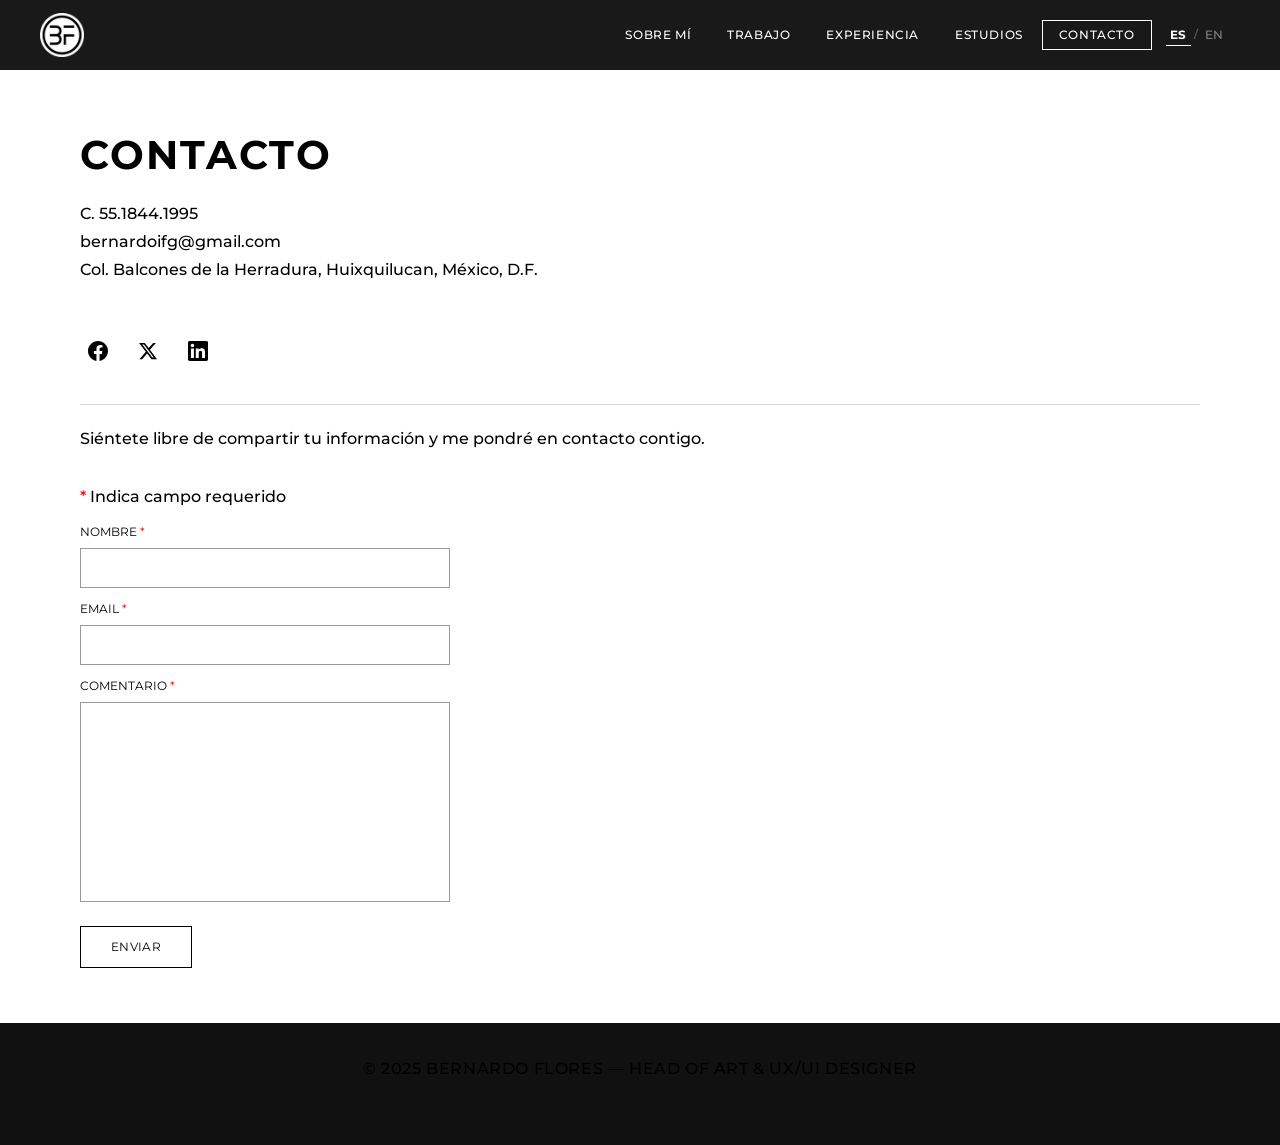
==== contacto.html @ 0ce142d4 "feat: portafolio personal Bernardo Flores" ====
<!DOCTYPE html>
<html lang="es">
<head>
  <meta charset="UTF-8" />
  <meta name="viewport" content="width=device-width, initial-scale=1.0" />
  <title>Bernardo Flores – CONTACTO</title>
  <meta name="description" content="Contacta a Bernardo Flores – bernardoifg@gmail.com | C. 55.1844.1995" />
  <meta property="og:title" content="Contacto – Bernardo Flores" />
  <link rel="stylesheet" href="./assets/css/style.css" />
</head>
<body class="no-header-page" data-page="contact">

  <!-- HEADER -->
  <div class="birdseye-header dark-nav" id="site-header">
    <div class="container nav-inner">
      <div class="logo">
        <a href="index.html"><img src="./assets/images/bf-fondo.png" alt="Bernardo Flores" /></a>
      </div>
      <div class="nav desktop-nav">
        <ul class="wsite-menu-default">
          <li><a href="index.html" class="wsite-menu-item" data-i18n="nav.about">SOBRE MÍ</a></li>
          <li><a href="trabajo.html" class="wsite-menu-item" data-i18n="nav.work">TRABAJO</a></li>
          <li><a href="experiencia.html" class="wsite-menu-item" data-i18n="nav.experience">EXPERIENCIA</a></li>
          <li><a href="estudios.html" class="wsite-menu-item" data-i18n="nav.studies">ESTUDIOS</a></li>
          <li id="active"><a href="contacto.html" class="wsite-menu-item" data-i18n="nav.contact">CONTACTO</a></li>
          <li class="lang-toggle">
            <button class="lang-btn" data-lang="es" onclick="setLang('es')">ES</button>
            <span class="lang-sep">/</span>
            <button class="lang-btn" data-lang="en" onclick="setLang('en')">EN</button>
          </li>
        </ul>
      </div>
      <label class="hamburger" for="nav-toggle" aria-label="Menu"><span></span></label>
    </div>
  </div>

  <!-- Mobile nav -->
  <div class="mobile-nav" id="mobile-nav">
    <label class="hamburger" for="nav-toggle" aria-label="Cerrar menu"><span></span></label>
    <ul class="wsite-menu-default">
      <li><a href="index.html" class="wsite-menu-item" data-i18n="nav.about">SOBRE MÍ</a></li>
      <li><a href="trabajo.html" class="wsite-menu-item" data-i18n="nav.work">TRABAJO</a></li>
      <li><a href="experiencia.html" class="wsite-menu-item" data-i18n="nav.experience">EXPERIENCIA</a></li>
      <li><a href="estudios.html" class="wsite-menu-item" data-i18n="nav.studies">ESTUDIOS</a></li>
      <li id="m-active"><a href="contacto.html" class="wsite-menu-item" data-i18n="nav.contact">CONTACTO</a></li>
      <li class="lang-toggle">
        <button class="lang-btn" data-lang="es" onclick="setLang('es')">ES</button>
        <span class="lang-sep">/</span>
        <button class="lang-btn" data-lang="en" onclick="setLang('en')">EN</button>
      </li>
    </ul>
  </div>

  <!-- MAIN -->
  <div class="main-wrap">
    <div id="wsite-content" class="wsite-elements wsite-not-footer">
      <div class="wsite-section wsite-body-section">
        <div class="wsite-section-content">
          <div class="container">
            <div class="wsite-section-elements">

              <h2 class="wsite-content-title" style="text-align:left;" data-i18n="contact.heading">Contacto</h2>

              <div class="paragraph">
                C. 55.1844.1995<br />
                <a href="mailto:bernardoifg@gmail.com">bernardoifg@gmail.com</a><br />
                Col. Balcones de la Herradura, Huixquilucan, México, D.F.
              </div>

              <!-- Social icons — solo iconos -->
              <div style="text-align:left; margin-bottom: 30px;">
                <span class="wsite-social wsite-social-default" style="text-align:left;">
                  <a class="first-child wsite-social-item wsite-social-facebook"
                     href="https://www.facebook.com/bherflow" target="_blank"
                     aria-label="Facebook">&nbsp;</a>
                  <a class="wsite-social-item wsite-social-twitter"
                     href="https://twitter.com/bherflow" target="_blank"
                     aria-label="Twitter">&nbsp;</a>
                  <a class="last-child wsite-social-item wsite-social-linkedin"
                     href="https://mx.linkedin.com/pub/bernardo-flores/24/844/4a0" target="_blank"
                     aria-label="LinkedIn">&nbsp;</a>
                </span>
              </div>

              <hr class="styled-hr" />

              <!-- Formulario de contacto — replica exacta Weebly -->
              <div class="paragraph" data-i18n="contact.intro">
                Siéntete libre de compartir tu información y me pondré en contacto contigo.
              </div>

              <div class="wsite-form-container">
                <div class="wsite-form-fields-required-label">
                  <span class="form-required">*</span> <span data-i18n="contact.required">Indica campo requerido</span>
                </div>
                <form id="wsite-com-native-form" onsubmit="handleSubmit(event)">

                  <!-- Nombre -->
                  <div class="wsite-form-field">
                    <label class="wsite-form-label"><span data-i18n="contact.name">Nombre</span> <span class="form-required">*</span></label>
                    <div class="wsite-form-input-container">
                      <input class="wsite-form-input" type="text" name="name" required />
                    </div>
                  </div>

                  <!-- Email -->
                  <div class="wsite-form-field">
                    <label class="wsite-form-label">Email <span class="form-required">*</span></label>
                    <div class="wsite-form-input-container">
                      <input class="wsite-form-input" type="email" name="email" required />
                    </div>
                  </div>

                  <!-- Comentario -->
                  <div class="wsite-form-field">
                    <label class="wsite-form-label"><span data-i18n="contact.comment">Comentario</span> <span class="form-required">*</span></label>
                    <div class="wsite-form-input-container">
                      <textarea class="wsite-form-input" name="comment" required></textarea>
                    </div>
                  </div>

                  <!-- Submit -->
                  <div class="wsite-form-field">
                    <button type="submit" class="wsite-button wsite-button-small">
                      <span class="wsite-button-inner" data-i18n="contact.submit">Enviar</span>
                    </button>
                  </div>

                </form>
              </div>

            </div>
          </div>
        </div>
      </div>
    </div>
  </div>

  <footer class="site-footer">
    <p data-i18n="footer">&copy; 2025 Bernardo Flores &mdash; Head of Art &amp; UX/UI Designer</p>
  </footer>

  <script src="./assets/js/i18n.js"></script>
  <script>
    const header = document.getElementById('site-header');
    window.addEventListener('scroll', () => {
      if (window.scrollY > 60) {
        header.style.padding = '10px 40px';
      } else {
        header.style.padding = '20px 40px';
      }
    });

    const mobileNav = document.getElementById('mobile-nav');
    document.querySelectorAll('.hamburger').forEach(h => {
      h.addEventListener('click', () => {
        mobileNav.classList.toggle('open');
        document.body.classList.toggle('nav-open');
      });
    });

    function handleSubmit(e) {
      e.preventDefault();
      const form = e.target;
      const isEn = localStorage.getItem('bf_lang') === 'en';
      
      const btn = form.querySelector('button[type="submit"]');
      const btnInner = btn.querySelector('.wsite-button-inner');
      const originalText = btnInner.innerHTML;
      
      btnInner.innerHTML = isEn ? 'Sending...' : 'Enviando...';
      btn.disabled = true;

      fetch("https://formsubmit.co/ajax/bernardoifg@gmail.com", {
        method: "POST",
        body: new FormData(form)
      })
      .then(response => {
        if (response.ok) {
          alert(isEn ? 'Thank you for your message! I will get in touch with you soon.' : '¡Gracias por tu mensaje! Me pondré en contacto contigo pronto.');
          form.reset();
        } else {
          alert(isEn ? 'Oops! There was a problem submitting your form.' : '¡Ups! Hubo un problema al enviar el formulario.');
        }
      })
      .catch(error => {
        alert(isEn ? 'Oops! There was a problem submitting your form.' : '¡Ups! Hubo un problema al enviar el formulario.');
        console.error(error);
      })
      .finally(() => {
        btnInner.innerHTML = originalText;
        btn.disabled = false;
      });
    }
  </script>

</body>
</html>
---- assets/css/style.css ----
/* =============================================
   BERNARDO FLORES - Personal Website
   Stylesheet – fiel al diseño original Weebly
   ============================================= */

/* ---- Google Fonts ---- */
@import url('https://fonts.googleapis.com/css2?family=Montserrat:ital,wght@0,300;0,400;0,500;0,600;0,700;1,400&display=swap');

/* ---- CSS Reset & Base ---- */
*, *::before, *::after {
  box-sizing: border-box;
  margin: 0;
  padding: 0;
}

html { height: 100%; }

body {
  font-family: 'Montserrat', sans-serif;
  font-size: 16px;
  font-weight: 500;
  line-height: 1.75;
  color: #000;
  background: rgba(0,0,0,0.05);
  -webkit-font-smoothing: antialiased;
}

img { max-width: 100%; height: auto; display: block; }

a { color: inherit; text-decoration: none; transition: opacity 300ms ease; }
a:hover { opacity: 0.75; }

ul, ol { list-style: none; padding: 0; margin: 0; }

/* ---- Layout ---- */
.container {
  position: relative;
  width: 100%;
  max-width: 1200px;
  margin: 0 auto;
  box-sizing: border-box;
}

/* =============================================
   HEADER / NAV
   ============================================= */
.birdseye-header {
  position: fixed;
  top: 0;
  left: 0;
  right: 0;
  z-index: 100;
  width: 100%;
  padding: 0 40px;
  height: 70px;
  display: flex;
  align-items: center;
  color: #fff;
  border-color: #fff;
  box-sizing: border-box;
  transition: background-color 300ms ease, color 260ms ease;
}

/* Páginas SIN hero: nav oscuro siempre */
.birdseye-header.dark-nav {
  background: rgba(0,0,0,0.9);
  color: #fff;
  border-color: #fff;
}

/* Nav inner — flex row, llena todo el header */
.birdseye-header .nav-inner {
  display: flex;
  flex-direction: row;
  align-items: center;
  justify-content: space-between;
  width: 100%;
  height: 100%;
}

/* Logo */
.birdseye-header .logo {
  display: flex;
  align-items: center;
  flex-shrink: 0;
  height: 100%;
}

.birdseye-header .logo a {
  display: flex;
  align-items: center;
  height: 100%;
  transition: opacity 200ms ease;
}

.birdseye-header .logo a:hover { opacity: 0.6; }

.birdseye-header .logo img {
  max-width: 180px;
  max-height: 44px;
  display: block;
  object-fit: contain;
}

/* Desktop nav */
.nav {
  display: flex;
  align-items: center;
  height: 100%;
}

.nav ul {
  display: flex;
  align-items: center;
  list-style: none;
  padding: 0;
  margin: 0;
  gap: 2px;
  height: 100%;
}

.nav li {
  display: flex;
  align-items: center;
  margin: 0;
}

.nav .wsite-menu-item {
  display: flex;
  align-items: center;
  padding: 8px 16px;
  border: 1px solid transparent;
  font-family: 'Montserrat', sans-serif;
  font-size: 12px;
  font-weight: 500;
  line-height: 1;
  letter-spacing: 0.05em;
  text-transform: uppercase;
  transition: opacity 300ms ease;
}

/* Ítem activo */
.nav li#active > .wsite-menu-item,
.nav li.active > .wsite-menu-item {
  border-color: inherit;
}

.nav li .wsite-menu-item:hover { opacity: 0.6; }

/* ── Botón idioma EN / ES ── */
.lang-toggle { display: inline-flex; align-items: center; gap: 3px; padding: 8px 12px; }
.lang-btn {
  background: none; border: none; cursor: pointer;
  font-family: 'Montserrat', sans-serif; font-size: 12px; font-weight: 500;
  letter-spacing: 0.05em; text-transform: uppercase; color: inherit;
  padding: 4px; opacity: 0.45; transition: opacity 200ms; line-height: 1;
}
.lang-btn:hover { opacity: 0.8; }
.lang-btn.lang-active { opacity: 1; font-weight: 700; border-bottom: 1px solid currentColor; }
.lang-sep { opacity: 0.35; font-size: 11px; }
.mobile-nav .lang-toggle { justify-content: center; padding: 8px 0; }
.mobile-nav .lang-btn { color: #000; }

/* ── Hamburger — solo mobile, sin posición absoluta ── */
.hamburger {
  display: none;                /* oculto por defecto */
  align-items: center;
  justify-content: center;
  width: 44px;
  height: 44px;
  flex-shrink: 0;
  cursor: pointer;
  background: none;
  border: none;
  padding: 0;
}

/* Las 3 líneas del hamburger */
.hamburger span {
  position: relative;
  display: block;
  width: 22px;
  height: 2px;
  background: #fff;
}

.hamburger span::before,
.hamburger span::after {
  content: '';
  position: absolute;
  left: 0;
  width: 22px;
  height: 2px;
  background: #fff;
  transition: all 200ms ease;
}

.hamburger span::before { top: -7px; }
.hamburger span::after  { top:  7px; }


/* Mobile nav */
.mobile-nav {
  display: none;
  position: fixed;
  top: 0;
  left: 0;
  z-index: 12;
  overflow-x: hidden;
  overflow-y: auto;
  width: 100%;
  height: 100%;
  max-height: 0;
  padding: 0;
  background: #fff;
  box-sizing: border-box;
  transition: all 300ms cubic-bezier(0, 0.085, 0.68, 0.53);
}

.mobile-nav.open {
  max-height: 100vh;
  padding: 50px 0;
}

.mobile-nav ul { float: none; height: auto; max-width: none; }

.mobile-nav li {
  position: relative;
  display: block;
  margin: 0;
  border: none;
  text-align: center;
}

.mobile-nav li a {
  display: block;
  position: relative;
  padding: 10px 0;
  border: none;
  font-family: 'Montserrat', sans-serif;
  font-size: 12px;
  font-weight: 500;
  letter-spacing: 0.05em;
  text-transform: uppercase;
  color: #000;
}

.mobile-nav li a:hover,
.mobile-nav li.active a { background: rgba(0,0,0,0.05); opacity: 1; }

/* =============================================
   HERO / BANNER
   ============================================= */
.banner-wrap {
  position: relative;
  background: #000;
  color: #fff;
}

/* El section es el contenedor con la foto */
.wsite-header-section {
  height: 680px;
  background-image: url('../images/506073534.jpg');
  background-repeat: no-repeat;
  background-position: 50% 8.96%;
  background-size: cover;
  position: relative;
  display: flex;
  align-items: flex-end;        /* texto al fondo */
  justify-content: center;
}

/* Gradiente oscuro abajo para que el texto sea legible */
.wsite-header-section::after {
  content: '';
  position: absolute;
  bottom: 0; left: 0;
  width: 100%; height: 50%;
  background: linear-gradient(to top, rgba(0,0,0,0.7) 0%, rgba(0,0,0,0) 100%);
  pointer-events: none;
}

/* El contenido se posiciona encima del gradiente */
.wsite-header-section .wsite-section-content {
  position: relative;
  z-index: 1;
  width: 100%;
  padding: 0 40px 50px;
  text-align: center;
}

/* Quitar padding extra del container dentro del hero */
.wsite-header-section .container { padding: 0; }

/* Título en hero — bold */
.wsite-content-title.hero-title {
  font-family: 'Montserrat', sans-serif;
  font-size: 72px;
  font-weight: 700;
  line-height: 1.1;
  margin: 0 0 8px;
  letter-spacing: 4px;
  color: #fff;
  text-transform: uppercase;
}

/* Subtítulo en hero */
.hero-subtitle,
.wsite-header-section .paragraph {
  font-family: 'Montserrat', sans-serif !important;
  font-size: 14px !important;
  font-weight: 400 !important;
  line-height: 1.2 !important;
  letter-spacing: 0.18em !important;
  color: #fff !important;
  text-transform: uppercase !important;
  margin: 0 !important;
}


/* =============================================
   MAIN CONTENT
   ============================================= */
.main-wrap {
  width: 100%;
  background: #fff;
}

.main-wrap .container { padding: 30px 40px; }

/* Páginas sin hero necesitan padding-top */
.no-header-page .main-wrap { padding-top: 80px; }

h2 {
  color: #000;
  font-family: 'Montserrat', sans-serif;
  font-size: 24px;
  font-weight: 700;
  line-height: 1.25;
  margin: 0 auto 30px;
}

.wsite-content-title {
  font-family: 'Montserrat', sans-serif;
  font-size: 40px;
  font-weight: 700;
  letter-spacing: 2px;
  text-transform: uppercase;
  margin: 0 auto 20px;
  color: #000;
}

div.paragraph, p {
  font-family: 'Montserrat', sans-serif;
  font-size: 16px;
  font-weight: 500;
  line-height: 1.75;
  margin: 0 auto 30px;
  color: #000;
}

div.paragraph ul, div.paragraph ol { padding-left: 3em; margin: 5px 0; }
div.paragraph li { padding-left: 5px; margin: 3px 0 0; list-style: disc outside; }
div.paragraph ol li { list-style: decimal outside; }

/* Sección backgrounds */
.wsite-background-2 { background: #fff; }
.wsite-background-3 { background: #fafafa; }
.wsite-background-4 { background: #f5f5f5; }
.wsite-background-5 { background: #fff; }

.wsite-section { padding: 0; }
.wsite-section-content { padding: 20px 0; }
.wsite-section-content.compact { padding: 8px 0; }


/* Separador */
.styled-hr, hr {
  border: none;
  border-top: 1px solid rgba(0,0,0,0.15);
  margin: 0 0 20px;
  width: 100%;
}

/* =============================================
   SOCIAL ICONS — solo iconos, no botones con texto
   Replicamos el estilo .wsite-social-item original:
   display inline-block, font-size 20px, iconos SVG pequeños
   ============================================= */
.wsite-social {
  white-space: normal;
  display: block;
  text-align: center;
  margin: 10px 0;
}

.wsite-social-item {
  display: inline-block;
  width: 36px;
  height: 36px;
  margin: 5px;
  font-size: 0;                /* oculta texto */
  text-indent: -9999px;
  background-repeat: no-repeat;
  background-position: center;
  background-size: 20px 20px;
  transition: all 300ms ease;
  opacity: 1;
  cursor: pointer;
}

.wsite-social-item:first-child { margin-left: 0; }
.wsite-social-item:last-child  { margin-right: 0; }
.wsite-social-item:hover { opacity: 0.6; }

/* Iconos individuales via SVG inline encodedados como background */
.wsite-social-facebook {
  background-image: url("data:image/svg+xml,%3Csvg xmlns='http://www.w3.org/2000/svg' viewBox='0 0 24 24'%3E%3Cpath d='M24 12.073c0-6.627-5.373-12-12-12s-12 5.373-12 12c0 5.99 4.388 10.954 10.125 11.854v-8.385H7.078v-3.47h3.047V9.43c0-3.007 1.792-4.669 4.533-4.669 1.312 0 2.686.235 2.686.235v2.953H15.83c-1.491 0-1.956.925-1.956 1.874v2.25h3.328l-.532 3.47h-2.796v8.385C19.612 23.027 24 18.062 24 12.073z'/%3E%3C/svg%3E");
}

.wsite-social-twitter {
  background-image: url("data:image/svg+xml,%3Csvg xmlns='http://www.w3.org/2000/svg' viewBox='0 0 24 24'%3E%3Cpath d='M18.244 2.25h3.308l-7.227 8.26 8.502 11.24H16.17l-5.214-6.817L4.99 21.75H1.68l7.73-8.835L1.254 2.25H8.08l4.713 6.231zm-1.161 17.52h1.833L7.084 4.126H5.117z'/%3E%3C/svg%3E");
}

.wsite-social-linkedin {
  background-image: url("data:image/svg+xml,%3Csvg xmlns='http://www.w3.org/2000/svg' viewBox='0 0 24 24'%3E%3Cpath d='M20.447 20.452h-3.554v-5.569c0-1.328-.027-3.037-1.852-3.037-1.853 0-2.136 1.445-2.136 2.939v5.667H9.351V9h3.414v1.561h.046c.477-.9 1.637-1.85 3.37-1.85 3.601 0 4.267 2.37 4.267 5.455v6.286zM5.337 7.433c-1.144 0-2.063-.926-2.063-2.065 0-1.138.92-2.063 2.063-2.063 1.14 0 2.064.925 2.064 2.063 0 1.139-.925 2.065-2.064 2.065zm1.782 13.019H3.555V9h3.564v11.452zM22.225 0H1.771C.792 0 0 .774 0 1.729v20.542C0 23.227.792 24 1.771 24h20.451C23.2 24 24 23.227 24 22.271V1.729C24 .774 23.2 0 22.222 0h.003z'/%3E%3C/svg%3E");
}

.wsite-social-mail {
  background-image: url("data:image/svg+xml,%3Csvg xmlns='http://www.w3.org/2000/svg' viewBox='0 0 24 24'%3E%3Cpath d='M20 4H4c-1.1 0-2 .9-2 2v12c0 1.1.9 2 2 2h16c1.1 0 2-.9 2-2V6c0-1.1-.9-2-2-2zm0 4l-8 5-8-5V6l8 5 8-5v2z'/%3E%3C/svg%3E");
}

/* =============================================
   TRABAJO / GALERÍA
   ============================================= */
.wsite-image {
  padding-top: 0;
  padding-bottom: 20px;
  text-align: center;
}

.wsite-image img {
  margin-bottom: 10px;
  max-width: 100%;
}

/* Borde en imágenes de trabajo (border-medium) */
.wsite-image-border-medium img {
  border: 1px solid #e0e0e0;
  padding: 3px;
  box-sizing: border-box;
}

/* Multicol */
.wsite-multicol-table { width: 100%; border-collapse: collapse; }
.wsite-multicol-col { vertical-align: top; }

/* Galería — estilos base (grid y lightbox definidos en trabajo.html) */
.imageGallery { margin: 0 0 20px; }

/* =============================================
   FORMS — replica exacta Weebly
   ============================================= */
.wsite-button {
  display: inline-block;
  height: auto;
  padding: 0;
  background-color: transparent;
  color: #000;
  border: 1px solid #000;
  transition: all 100ms ease-in-out;
  cursor: pointer;
}

.wsite-button:hover { background-color: rgba(0,0,0,0.05); }

.wsite-button .wsite-button-inner,
.wsite-button-inner {
  display: inline-block;
  height: auto;
  padding: 14px 30px;
  background: transparent;
  color: inherit;
  letter-spacing: 0.03em;
  font-family: 'Montserrat', sans-serif;
  font-size: 12px;
  line-height: 1;
  text-transform: uppercase;
}

/* Form fields */
.wsite-form-container { margin-top: 10px; }

.formlist { min-height: inherit; }

.wsite-form-label {
  display: block;
  padding: 0;
  color: #000;
  font-family: 'Montserrat', sans-serif;
  font-size: 12px;
  text-transform: uppercase;
  font-weight: normal;
  line-height: 1;
  margin-bottom: 10px;
}

.wsite-form-fields-required-label { margin-bottom: 15px; }
.form-required { color: red; }

.wsite-form-field { margin: 5px 0; }

.wsite-name-field .wsite-form-input-container { display: inline-block; width: 49%; }
.wsite-form-input-first-name { padding-right: 5px; }
.wsite-form-input-last-name  { padding-left: 5px; }

.wsite-form-input,
.wsite-input {
  color: #000;
  height: auto;
  max-width: 370px;
  width: 100%;
  padding: 10px 20px;
  margin-bottom: 10px;
  background: transparent;
  border: 1px solid rgba(0,0,0,0.4);
  font-family: 'Montserrat', sans-serif;
  font-size: 14px;
  border-radius: 0;
  box-sizing: border-box;
  transition: all 300ms ease;
  -webkit-appearance: none;
}

.wsite-form-input:hover,
.wsite-form-input:focus {
  background-color: rgba(0,0,0,0.05);
  border-color: #000;
  outline: none;
}

textarea.wsite-form-input {
  max-width: 370px;
  width: 100%;
  height: 200px;
  resize: none;
}

.wsite-form-sublabel { display: none; }

/* =============================================
   FOOTER
   ============================================= */
.footer-wrap { width: 100%; font-size: 14px; }

.footer-wrap .wsite-footer { padding: 60px 40px; }

/* Weebly branding footer */
#weebly-footer-signup-container-v3 { display: none; } /* ocultamos en la versión propia */

/* Nuestro footer custom */
.site-footer {
  background: #111;
  color: #aaa;
  text-align: center;
  padding: 32px 24px;
  font-family: 'Montserrat', sans-serif;
  font-size: 12px;
  letter-spacing: 0.05em;
  text-transform: uppercase;
}

/* =============================================
   RESPONSIVE — <992px
   ============================================= */
@media screen and (max-width: 992px) {
  /* Header m\u00e1s compacto en mobile */
  .birdseye-header {
    padding: 0 20px !important;
    height: 60px;
  }

  /* Solo mostrar hamburger, ocultar nav de escritorio */
  .hamburger     { display: flex !important; }
  .desktop-nav   { display: none !important; }
  .mobile-nav    { display: block; }

  .main-wrap .container { padding: 30px 20px; }
  .no-header-page .main-wrap { padding-top: 60px; }
}

@media screen and (max-width: 767px) {
  .wsite-section { height: auto !important; }
  .imageGallery > div { width: 49.95% !important; }
  td.wsite-multicol-col { float: none; display: block; width: 100% !important; box-sizing: border-box; }

  /* Hero mobile: altura ajustada y texto al fondo */
  .wsite-header-section {
    height: 420px;
    background-position: 50% 20%;
  }

  /* Título más pequeño para que no se wrappee */
  .wsite-content-title.hero-title {
    font-size: 36px;
    letter-spacing: 3px;
    margin: 0 0 6px;
  }

  /* Subtítulo mobile */
  .hero-subtitle,
  .wsite-header-section .paragraph {
    font-size: 11px !important;
    letter-spacing: 0.14em !important;
  }

  /* Más espacio inferior en mobile para bajar el texto */
  .wsite-header-section .wsite-section-content {
    padding: 0 20px 32px;
  }
}
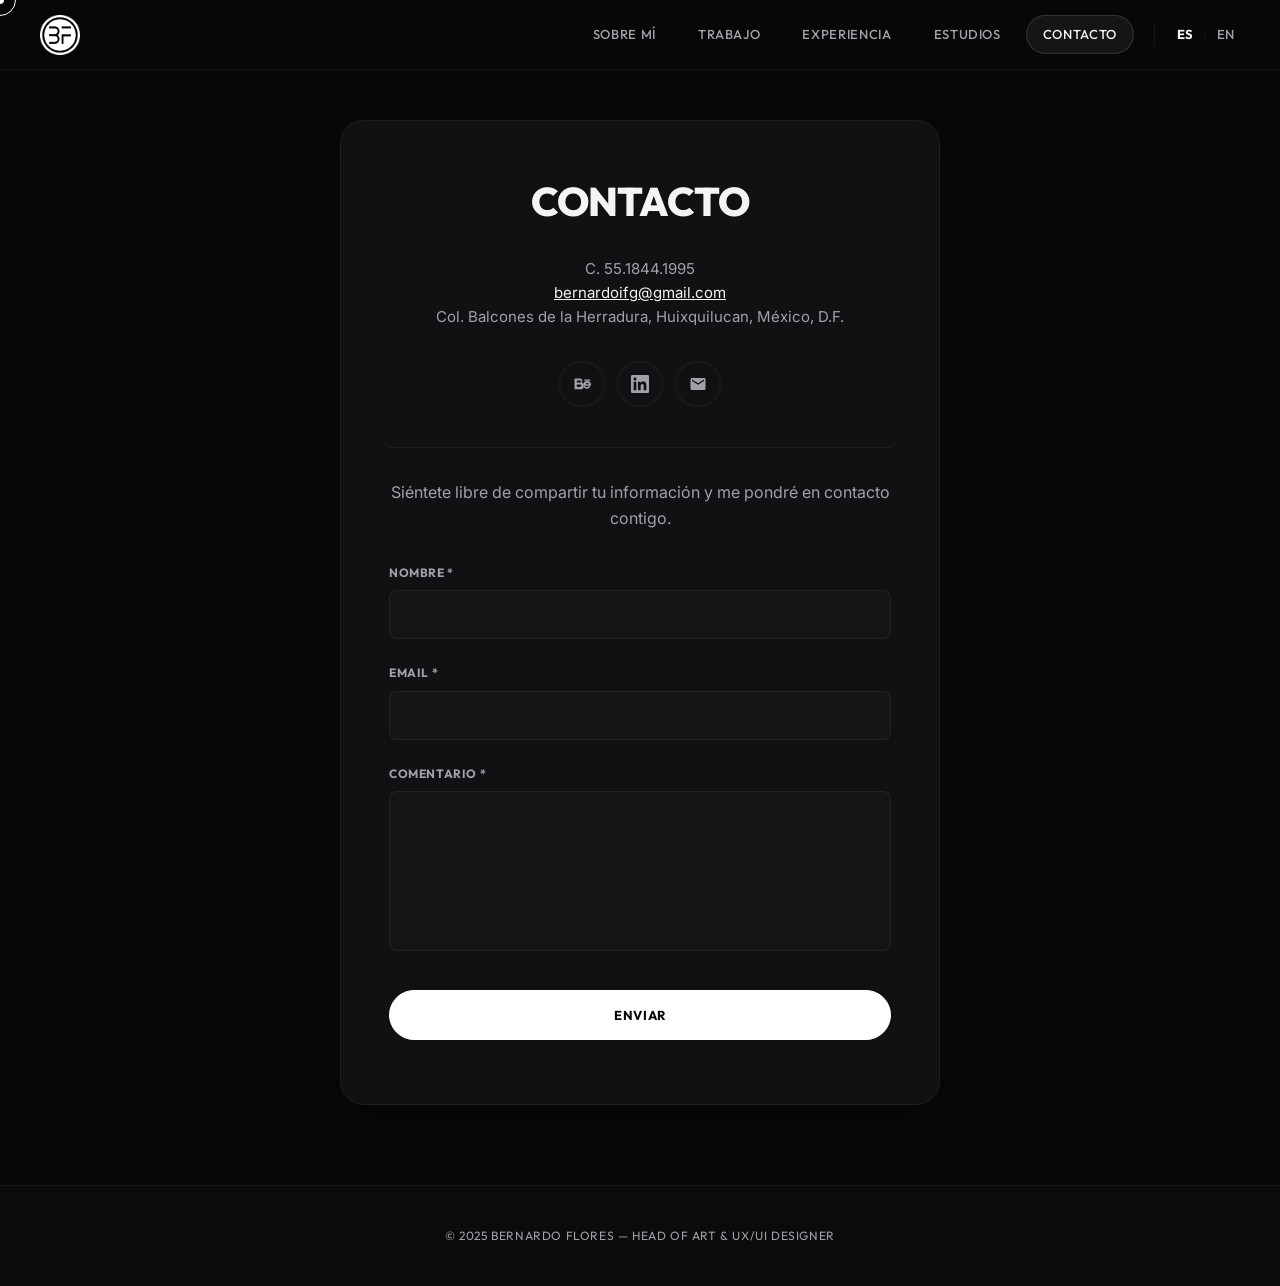
==== commit 15e8b7a3: "feat: design alternativo bento grid y correccion de botones de contacto" ====
--- a/contacto.html
+++ b/contacto.html
@@ -6,17 +6,26 @@
   <title>Bernardo Flores – CONTACTO</title>
   <meta name="description" content="Contacta a Bernardo Flores – bernardoifg@gmail.com | C. 55.1844.1995" />
   <meta property="og:title" content="Contacto – Bernardo Flores" />
+  
   <link rel="stylesheet" href="./assets/css/style.css" />
 </head>
-<body class="no-header-page" data-page="contact">
+<body data-page="contact">
 
-  <!-- HEADER -->
-  <div class="birdseye-header dark-nav" id="site-header">
+  <!-- ===================== CUSTOM CURSOR ===================== -->
+  <div class="custom-cursor-dot" id="cursor-dot"></div>
+  <div class="custom-cursor-ring" id="cursor-ring"></div>
+
+  <!-- ===================== HEADER ===================== -->
+  <header class="birdseye-header scrolled" id="site-header">
     <div class="container nav-inner">
       <div class="logo">
-        <a href="index.html"><img src="./assets/images/bf-fondo.png" alt="Bernardo Flores" /></a>
+        <a href="index.html">
+          <img src="./assets/images/bf-fondo.png" alt="Bernardo Flores" />
+        </a>
       </div>
-      <div class="nav desktop-nav">
+
+      <!-- Desktop Navigation -->
+      <nav class="nav desktop-nav">
         <ul class="wsite-menu-default">
           <li><a href="index.html" class="wsite-menu-item" data-i18n="nav.about">SOBRE MÍ</a></li>
           <li><a href="trabajo.html" class="wsite-menu-item" data-i18n="nav.work">TRABAJO</a></li>
@@ -29,14 +38,20 @@
             <button class="lang-btn" data-lang="en" onclick="setLang('en')">EN</button>
           </li>
         </ul>
-      </div>
-      <label class="hamburger" for="nav-toggle" aria-label="Menu"><span></span></label>
+      </nav>
+
+      <!-- Hamburger mobile button -->
+      <button class="hamburger" id="hamburger" aria-label="Menú">
+        <span></span>
+        <span></span>
+        <span></span>
+      </button>
     </div>
-  </div>
+  </header>
 
-  <!-- Mobile nav -->
+  <!-- Mobile Backdrop & Navigation Drawer -->
+  <div class="nav-backdrop" id="nav-backdrop"></div>
   <div class="mobile-nav" id="mobile-nav">
-    <label class="hamburger" for="nav-toggle" aria-label="Cerrar menu"><span></span></label>
     <ul class="wsite-menu-default">
       <li><a href="index.html" class="wsite-menu-item" data-i18n="nav.about">SOBRE MÍ</a></li>
       <li><a href="trabajo.html" class="wsite-menu-item" data-i18n="nav.work">TRABAJO</a></li>
@@ -51,125 +66,102 @@
     </ul>
   </div>
 
-  <!-- MAIN -->
-  <div class="main-wrap">
-    <div id="wsite-content" class="wsite-elements wsite-not-footer">
-      <div class="wsite-section wsite-body-section">
-        <div class="wsite-section-content">
-          <div class="container">
-            <div class="wsite-section-elements">
+  <!-- ===================== MAIN CONTENT ===================== -->
+  <main class="main-wrap">
+    <div class="container">
+      <div class="contact-wrapper">
+        <div class="contact-card">
+          <h1 class="wsite-content-title" style="text-align: center; margin-bottom: 24px;" data-i18n="contact.heading">Contacto</h1>
+          
+          <!-- Contact Info -->
+          <div class="paragraph" style="text-align: center; font-size: 15px; margin-bottom: 32px; color: var(--text-muted);">
+            C. 55.1844.1995<br />
+            <a href="mailto:bernardoifg@gmail.com" style="text-decoration: underline; color: var(--text-main);">bernardoifg@gmail.com</a><br />
+            Col. Balcones de la Herradura, Huixquilucan, México, D.F.
+          </div>
 
-              <h2 class="wsite-content-title" style="text-align:left;" data-i18n="contact.heading">Contacto</h2>
+          <!-- Social Buttons -->
+          <div class="social-buttons" style="justify-content: center; margin-bottom: 40px;">
+            <a class="social-btn" href="https://www.behance.net/bherflow" target="_blank" aria-label="Behance">
+              <svg viewBox="0 0 24 24"><path d="M22 14.364h-6.816A3.412 3.412 0 0019 16c1.091 0 1.964-.491 2.364-1.327h1.636c-.454 2.11-2.291 3.527-4 3.527a5.163 5.163 0 01-5.182-5.182 5.145 5.145 0 015.182-5.182c3.164 0 5 2.182 5 5.182v1.364zM19 10.636c-1 0-1.818.727-2.182 1.636h4.364A2.083 2.083 0 0019 10.636zM9.455 12c.982 0 1.836-.327 2.291-1.018.527-.673.727-1.782.727-2.618 0-.836-.2-1.927-.727-2.618C11.291 5.091 10.436 4.764 9.455 4.764H2v14.4h7.455a5.533 5.533 0 003.527-.927c1.036-.8 1.473-2.11 1.473-3.6 0-1.49-.436-2.764-1.473-3.564-.472-.673-1.309-1.073-2.291-1.073v-.036zm-4.364-4.8h4.364c1.091 0 1.818.545 1.818 1.455S10.545 10.1 9.455 10.1H5.091V7.2zm4.364 8.727H5.091V12.7H9.455c1.091 0 1.818.545 1.818 1.455s-.727 1.472-1.818 1.472zM15 6h8v1.5h-8V6z"/></svg>
+            </a>
+            <a class="social-btn" href="https://mx.linkedin.com/pub/bernardo-flores/24/844/4a0" target="_blank" aria-label="LinkedIn">
+              <svg viewBox="0 0 24 24"><path d="M20.447 20.452h-3.554v-5.569c0-1.328-.027-3.037-1.852-3.037-1.853 0-2.136 1.445-2.136 2.939v5.667H9.351V9h3.414v1.561h.046c.477-.9 1.637-1.85 3.37-1.85 3.601 0 4.267 2.37 4.267 5.455v6.286zM5.337 7.433c-1.144 0-2.063-.926-2.063-2.065 0-1.138.92-2.063 2.063-2.063 1.14 0 2.064.925 2.064 2.063 0 1.139-.925 2.065-2.064 2.065zm1.782 13.019H3.555V9h3.564v11.452zM22.225 0H1.771C.792 0 0 .774 0 1.729v20.542C0 23.227.792 24 1.771 24h20.451C23.2 24 24 23.227 24 22.271V1.729C24 .774 23.2 0 22.222 0h.003z"/></svg>
+            </a>
+            <a class="social-btn" href="mailto:bernardoifg@gmail.com" target="_blank" aria-label="Mail">
+              <svg viewBox="0 0 24 24"><path d="M20 4H4c-1.1 0-2 .9-2 2v12c0 1.1.9 2 2 2h16c1.1 0 2-.9 2-2V6c0-1.1-.9-2-2-2zm0 4l-8 5-8-5V6l8 5 8-5v2z"/></svg>
+            </a>
+          </div>
 
-              <div class="paragraph">
-                C. 55.1844.1995<br />
-                <a href="mailto:bernardoifg@gmail.com">bernardoifg@gmail.com</a><br />
-                Col. Balcones de la Herradura, Huixquilucan, México, D.F.
-              </div>
+          <hr class="styled-hr" style="margin: 32px 0;" />
 
-              <!-- Social icons — solo iconos -->
-              <div style="text-align:left; margin-bottom: 30px;">
-                <span class="wsite-social wsite-social-default" style="text-align:left;">
-                  <a class="first-child wsite-social-item wsite-social-facebook"
-                     href="https://www.facebook.com/bherflow" target="_blank"
-                     aria-label="Facebook">&nbsp;</a>
-                  <a class="wsite-social-item wsite-social-twitter"
-                     href="https://twitter.com/bherflow" target="_blank"
-                     aria-label="Twitter">&nbsp;</a>
-                  <a class="last-child wsite-social-item wsite-social-linkedin"
-                     href="https://mx.linkedin.com/pub/bernardo-flores/24/844/4a0" target="_blank"
-                     aria-label="LinkedIn">&nbsp;</a>
-                </span>
-              </div>
+          <!-- Form Description -->
+          <div class="contact-intro" data-i18n="contact.intro">
+            Siéntete libre de compartir tu información y me pondré en contacto contigo.
+          </div>
 
-              <hr class="styled-hr" />
+          <!-- Contact Form -->
+          <form id="contact-form" onsubmit="handleContactSubmit(event)">
+            <!-- Name -->
+            <div class="form-group">
+              <label class="form-label" for="form-name">
+                <span data-i18n="contact.name">Nombre</span> <span class="form-required">*</span>
+              </label>
+              <input class="form-input" id="form-name" type="text" name="name" required />
+            </div>
 
-              <!-- Formulario de contacto — replica exacta Weebly -->
-              <div class="paragraph" data-i18n="contact.intro">
-                Siéntete libre de compartir tu información y me pondré en contacto contigo.
-              </div>
+            <!-- Email -->
+            <div class="form-group">
+              <label class="form-label" for="form-email">Email <span class="form-required">*</span></label>
+              <input class="form-input" id="form-email" type="email" name="email" required />
+            </div>
 
-              <div class="wsite-form-container">
-                <div class="wsite-form-fields-required-label">
-                  <span class="form-required">*</span> <span data-i18n="contact.required">Indica campo requerido</span>
-                </div>
-                <form id="wsite-com-native-form" onsubmit="handleSubmit(event)">
+            <!-- Comment -->
+            <div class="form-group">
+              <label class="form-label" for="form-comment">
+                <span data-i18n="contact.comment">Comentario</span> <span class="form-required">*</span>
+              </label>
+              <textarea class="form-input" id="form-comment" name="comment" required></textarea>
+            </div>
 
-                  <!-- Nombre -->
-                  <div class="wsite-form-field">
-                    <label class="wsite-form-label"><span data-i18n="contact.name">Nombre</span> <span class="form-required">*</span></label>
-                    <div class="wsite-form-input-container">
-                      <input class="wsite-form-input" type="text" name="name" required />
-                    </div>
-                  </div>
+            <!-- Submit -->
+            <div class="form-submit-container">
+              <button class="btn-submit" type="submit">
+                <span id="btn-submit-text" data-i18n="contact.submit">Enviar</span>
+              </button>
+            </div>
 
-                  <!-- Email -->
-                  <div class="wsite-form-field">
-                    <label class="wsite-form-label">Email <span class="form-required">*</span></label>
-                    <div class="wsite-form-input-container">
-                      <input class="wsite-form-input" type="email" name="email" required />
-                    </div>
-                  </div>
-
-                  <!-- Comentario -->
-                  <div class="wsite-form-field">
-                    <label class="wsite-form-label"><span data-i18n="contact.comment">Comentario</span> <span class="form-required">*</span></label>
-                    <div class="wsite-form-input-container">
-                      <textarea class="wsite-form-input" name="comment" required></textarea>
-                    </div>
-                  </div>
-
-                  <!-- Submit -->
-                  <div class="wsite-form-field">
-                    <button type="submit" class="wsite-button wsite-button-small">
-                      <span class="wsite-button-inner" data-i18n="contact.submit">Enviar</span>
-                    </button>
-                  </div>
-
-                </form>
-              </div>
-
-            </div>
-          </div>
+            <!-- Status Message -->
+            <div class="form-status" id="form-status"></div>
+          </form>
         </div>
       </div>
     </div>
-  </div>
+  </main>
 
+  <!-- ===================== FOOTER ===================== -->
   <footer class="site-footer">
     <p data-i18n="footer">&copy; 2025 Bernardo Flores &mdash; Head of Art &amp; UX/UI Designer</p>
   </footer>
 
   <script src="./assets/js/i18n.js"></script>
+  <script src="./assets/js/main.js"></script>
+  
   <script>
-    const header = document.getElementById('site-header');
-    window.addEventListener('scroll', () => {
-      if (window.scrollY > 60) {
-        header.style.padding = '10px 40px';
-      } else {
-        header.style.padding = '20px 40px';
-      }
-    });
-
-    const mobileNav = document.getElementById('mobile-nav');
-    document.querySelectorAll('.hamburger').forEach(h => {
-      h.addEventListener('click', () => {
-        mobileNav.classList.toggle('open');
-        document.body.classList.toggle('nav-open');
-      });
-    });
-
-    function handleSubmit(e) {
+    function handleContactSubmit(e) {
       e.preventDefault();
       const form = e.target;
       const isEn = localStorage.getItem('bf_lang') === 'en';
       
+      const btnText = document.getElementById('btn-submit-text');
       const btn = form.querySelector('button[type="submit"]');
-      const btnInner = btn.querySelector('.wsite-button-inner');
-      const originalText = btnInner.innerHTML;
+      const statusDiv = document.getElementById('form-status');
       
-      btnInner.innerHTML = isEn ? 'Sending...' : 'Enviando...';
+      const originalText = btnText.innerHTML;
+      btnText.innerHTML = isEn ? 'Sending...' : 'Enviando...';
       btn.disabled = true;
+      statusDiv.className = 'form-status';
+      statusDiv.innerHTML = '';
 
       fetch("https://formsubmit.co/ajax/bernardoifg@gmail.com", {
         method: "POST",
@@ -177,18 +169,24 @@
       })
       .then(response => {
         if (response.ok) {
-          alert(isEn ? 'Thank you for your message! I will get in touch with you soon.' : '¡Gracias por tu mensaje! Me pondré en contacto contigo pronto.');
+          statusDiv.classList.add('success');
+          statusDiv.innerHTML = isEn 
+            ? 'Thank you! Your message has been sent successfully.' 
+            : '¡Gracias! Tu mensaje ha sido enviado con éxito.';
           form.reset();
         } else {
-          alert(isEn ? 'Oops! There was a problem submitting your form.' : '¡Ups! Hubo un problema al enviar el formulario.');
+          throw new Error('Response not OK');
         }
       })
       .catch(error => {
-        alert(isEn ? 'Oops! There was a problem submitting your form.' : '¡Ups! Hubo un problema al enviar el formulario.');
+        statusDiv.classList.add('error');
+        statusDiv.innerHTML = isEn 
+          ? 'Oops! There was a problem submitting your form.' 
+          : '¡Ups! Hubo un problema al enviar el formulario.';
         console.error(error);
       })
       .finally(() => {
-        btnInner.innerHTML = originalText;
+        btnText.innerHTML = originalText;
         btn.disabled = false;
       });
     }
--- a/assets/css/style.css
+++ b/assets/css/style.css
@@ -1,621 +1,1380 @@
 /* =============================================
-   BERNARDO FLORES - Personal Website
-   Stylesheet – fiel al diseño original Weebly
+   BERNARDO FLORES - Alternate Premium Portfolio
+   Custom Design System & Stylesheet (Dark Bento Grid)
    ============================================= */
 
-/* ---- Google Fonts ---- */
-@import url('https://fonts.googleapis.com/css2?family=Montserrat:ital,wght@0,300;0,400;0,500;0,600;0,700;1,400&display=swap');
-
-/* ---- CSS Reset & Base ---- */
+@import url('https://fonts.googleapis.com/css2?family=Inter:wght@300;400;500;600;700&family=Outfit:wght@400;500;600;700;800;900&display=swap');
+
+:root {
+  --bg-color: #080809;
+  --bg-card: #111113;
+  --bg-card-hover: #161619;
+  --border-color: rgba(255, 255, 255, 0.06);
+  --border-color-hover: rgba(255, 255, 255, 0.12);
+  --text-main: #f4f4f5;
+  --text-muted: #a1a1aa;
+  --accent-color: #ffffff;
+  --accent-glow: rgba(255, 255, 255, 0.08);
+  
+  --font-headings: 'Outfit', sans-serif;
+  --font-body: 'Inter', sans-serif;
+  
+  --transition-smooth: all 0.5s cubic-bezier(0.16, 1, 0.3, 1);
+  --transition-fast: all 0.2s cubic-bezier(0.16, 1, 0.3, 1);
+  
+  --cursor-size: 8px;
+  --cursor-ring-size: 32px;
+}
+
+/* ---- Reset & Scrollbars ---- */
 *, *::before, *::after {
   box-sizing: border-box;
   margin: 0;
   padding: 0;
 }
 
-html { height: 100%; }
+html {
+  height: 100%;
+  scroll-behavior: smooth;
+  scroll-padding-top: 110px;
+}
 
 body {
-  font-family: 'Montserrat', sans-serif;
+  font-family: var(--font-body);
   font-size: 16px;
-  font-weight: 500;
-  line-height: 1.75;
-  color: #000;
-  background: rgba(0,0,0,0.05);
+  line-height: 1.6;
+  color: var(--text-main);
+  background-color: var(--bg-color);
   -webkit-font-smoothing: antialiased;
-}
-
-img { max-width: 100%; height: auto; display: block; }
-
-a { color: inherit; text-decoration: none; transition: opacity 300ms ease; }
-a:hover { opacity: 0.75; }
-
-ul, ol { list-style: none; padding: 0; margin: 0; }
-
-/* ---- Layout ---- */
+  overflow-x: hidden;
+}
+
+/* Custom Scrollbars */
+::-webkit-scrollbar {
+  width: 8px;
+  height: 8px;
+}
+::-webkit-scrollbar-track {
+  background: var(--bg-color);
+}
+::-webkit-scrollbar-thumb {
+  background: #222225;
+  border-radius: 4px;
+}
+::-webkit-scrollbar-thumb:hover {
+  background: #333338;
+}
+
+img {
+  max-width: 100%;
+  height: auto;
+  display: block;
+}
+
+a {
+  color: inherit;
+  text-decoration: none;
+  transition: var(--transition-fast);
+}
+
+ul, ol {
+  list-style: none;
+  padding: 0;
+  margin: 0;
+}
+
+/* ---- Custom Cursor ---- */
+@media (pointer: fine) {
+  .custom-cursor-dot {
+    position: fixed;
+    top: 0; left: 0;
+    width: var(--cursor-size);
+    height: var(--cursor-size);
+    background-color: var(--accent-color);
+    border-radius: 50%;
+    pointer-events: none;
+    z-index: 10000;
+    transform: translate(-50%, -50%);
+    transition: width 0.2s ease, height 0.2s ease, background-color 0.2s ease;
+  }
+  .custom-cursor-ring {
+    position: fixed;
+    top: 0; left: 0;
+    width: var(--cursor-ring-size);
+    height: var(--cursor-ring-size);
+    border: 1.5px solid var(--accent-color);
+    border-radius: 50%;
+    pointer-events: none;
+    z-index: 9999;
+    transform: translate(-50%, -50%);
+    transition: transform 0.08s ease-out, width 0.2s ease, height 0.2s ease, border-color 0.2s ease;
+  }
+  
+  body.cursor-hovering .custom-cursor-ring {
+    width: 48px;
+    height: 48px;
+    background-color: rgba(255, 255, 255, 0.04);
+    border-color: var(--accent-color);
+  }
+  body.cursor-hovering .custom-cursor-dot {
+    width: 4px;
+    height: 4px;
+    background-color: var(--accent-color);
+  }
+}
+
+/* =============================================
+   LAYOUT & CONTAINERS
+   ============================================= */
 .container {
-  position: relative;
   width: 100%;
-  max-width: 1200px;
+  max-width: 1300px;
   margin: 0 auto;
+  padding: 0 40px;
   box-sizing: border-box;
 }
 
+.main-wrap {
+  padding-top: 120px;
+  padding-bottom: 80px;
+  min-height: calc(100vh - 120px - 88px);
+}
+
 /* =============================================
-   HEADER / NAV
+   HEADER / NAVIGATION
    ============================================= */
 .birdseye-header {
   position: fixed;
-  top: 0;
-  left: 0;
-  right: 0;
+  top: 0; left: 0; right: 0;
   z-index: 100;
+  height: 70px;
+  display: flex;
+  align-items: center;
+  background: rgba(8, 8, 9, 0.65);
+  backdrop-filter: blur(20px);
+  -webkit-backdrop-filter: blur(20px);
+  border-bottom: 1px solid var(--border-color);
+  transition: var(--transition-smooth);
+}
+
+.birdseye-header.scrolled {
+  background: rgba(8, 8, 9, 0.9);
+}
+
+.nav-inner {
+  display: flex;
+  justify-content: space-between;
+  align-items: center;
   width: 100%;
-  padding: 0 40px;
-  height: 70px;
-  display: flex;
-  align-items: center;
-  color: #fff;
-  border-color: #fff;
-  box-sizing: border-box;
-  transition: background-color 300ms ease, color 260ms ease;
-}
-
-/* Páginas SIN hero: nav oscuro siempre */
-.birdseye-header.dark-nav {
-  background: rgba(0,0,0,0.9);
-  color: #fff;
-  border-color: #fff;
-}
-
-/* Nav inner — flex row, llena todo el header */
-.birdseye-header .nav-inner {
-  display: flex;
-  flex-direction: row;
-  align-items: center;
-  justify-content: space-between;
-  width: 100%;
-  height: 100%;
-}
-
-/* Logo */
-.birdseye-header .logo {
-  display: flex;
-  align-items: center;
-  flex-shrink: 0;
-  height: 100%;
-}
-
-.birdseye-header .logo a {
-  display: flex;
-  align-items: center;
-  height: 100%;
-  transition: opacity 200ms ease;
-}
-
-.birdseye-header .logo a:hover { opacity: 0.6; }
-
-.birdseye-header .logo img {
-  max-width: 180px;
-  max-height: 44px;
+}
+
+.logo a {
+  display: flex;
+  align-items: center;
+}
+
+.logo img {
+  max-width: 160px;
+  max-height: 40px;
+  object-fit: contain;
+  filter: brightness(1.2);
+}
+
+/* Desktop Nav Menu */
+.wsite-menu-default {
+  display: flex;
+  align-items: center;
+  gap: 8px;
+}
+
+.wsite-menu-item {
   display: block;
-  object-fit: contain;
-}
-
-/* Desktop nav */
-.nav {
-  display: flex;
-  align-items: center;
-  height: 100%;
-}
-
-.nav ul {
-  display: flex;
-  align-items: center;
-  list-style: none;
-  padding: 0;
-  margin: 0;
-  gap: 2px;
-  height: 100%;
-}
-
-.nav li {
-  display: flex;
-  align-items: center;
-  margin: 0;
-}
-
-.nav .wsite-menu-item {
-  display: flex;
-  align-items: center;
   padding: 8px 16px;
+  font-family: var(--font-headings);
+  font-size: 13px;
+  font-weight: 500;
+  letter-spacing: 0.05em;
+  text-transform: uppercase;
+  color: var(--text-muted);
+  border-radius: 30px;
   border: 1px solid transparent;
-  font-family: 'Montserrat', sans-serif;
-  font-size: 12px;
-  font-weight: 500;
-  line-height: 1;
-  letter-spacing: 0.05em;
-  text-transform: uppercase;
-  transition: opacity 300ms ease;
-}
-
-/* Ítem activo */
-.nav li#active > .wsite-menu-item,
-.nav li.active > .wsite-menu-item {
-  border-color: inherit;
-}
-
-.nav li .wsite-menu-item:hover { opacity: 0.6; }
-
-/* ── Botón idioma EN / ES ── */
-.lang-toggle { display: inline-flex; align-items: center; gap: 3px; padding: 8px 12px; }
+  transition: var(--transition-fast);
+}
+
+.wsite-menu-item:hover {
+  color: var(--text-main);
+  background-color: rgba(255, 255, 255, 0.03);
+}
+
+li#active .wsite-menu-item,
+li.active .wsite-menu-item {
+  color: var(--text-main);
+  background-color: rgba(255, 255, 255, 0.06);
+  border-color: var(--border-color-hover);
+}
+
+/* Lang Toggle */
+.lang-toggle {
+  display: flex;
+  align-items: center;
+  gap: 4px;
+  margin-left: 12px;
+  padding-left: 16px;
+  border-left: 1px solid var(--border-color);
+}
+
 .lang-btn {
-  background: none; border: none; cursor: pointer;
-  font-family: 'Montserrat', sans-serif; font-size: 12px; font-weight: 500;
-  letter-spacing: 0.05em; text-transform: uppercase; color: inherit;
-  padding: 4px; opacity: 0.45; transition: opacity 200ms; line-height: 1;
-}
-.lang-btn:hover { opacity: 0.8; }
-.lang-btn.lang-active { opacity: 1; font-weight: 700; border-bottom: 1px solid currentColor; }
-.lang-sep { opacity: 0.35; font-size: 11px; }
-.mobile-nav .lang-toggle { justify-content: center; padding: 8px 0; }
-.mobile-nav .lang-btn { color: #000; }
-
-/* ── Hamburger — solo mobile, sin posición absoluta ── */
-.hamburger {
-  display: none;                /* oculto por defecto */
-  align-items: center;
-  justify-content: center;
-  width: 44px;
-  height: 44px;
-  flex-shrink: 0;
-  cursor: pointer;
   background: none;
   border: none;
-  padding: 0;
-}
-
-/* Las 3 líneas del hamburger */
+  cursor: pointer;
+  font-family: var(--font-headings);
+  font-size: 13px;
+  font-weight: 500;
+  color: var(--text-muted);
+  padding: 4px 6px;
+  transition: var(--transition-fast);
+}
+
+.lang-btn:hover {
+  color: var(--text-main);
+}
+
+.lang-btn.lang-active {
+  color: var(--text-main);
+  font-weight: 700;
+}
+
+.lang-sep {
+  color: var(--border-color);
+  font-size: 12px;
+}
+
+/* Hamburger mobile button */
+.hamburger {
+  display: none;
+  flex-direction: column;
+  justify-content: space-between;
+  width: 24px;
+  height: 16px;
+  background: none;
+  border: none;
+  cursor: pointer;
+  z-index: 110;
+}
+
 .hamburger span {
-  position: relative;
-  display: block;
-  width: 22px;
+  width: 100%;
   height: 2px;
-  background: #fff;
-}
-
-.hamburger span::before,
-.hamburger span::after {
-  content: '';
-  position: absolute;
-  left: 0;
-  width: 22px;
-  height: 2px;
-  background: #fff;
-  transition: all 200ms ease;
-}
-
-.hamburger span::before { top: -7px; }
-.hamburger span::after  { top:  7px; }
-
-
-/* Mobile nav */
+  background-color: var(--text-main);
+  transition: var(--transition-fast);
+}
+
+/* Mobile Side Menu */
 .mobile-nav {
-  display: none;
   position: fixed;
-  top: 0;
-  left: 0;
-  z-index: 12;
-  overflow-x: hidden;
-  overflow-y: auto;
+  top: 0; right: -100%;
+  width: 320px;
+  height: 100vh;
+  background-color: #0b0b0d;
+  border-left: 1px solid var(--border-color);
+  z-index: 105;
+  padding: 100px 40px 40px;
+  display: flex;
+  flex-direction: column;
+  gap: 24px;
+  transition: right 0.4s cubic-bezier(0.16, 1, 0.3, 1);
+}
+
+.mobile-nav.open {
+  right: 0;
+}
+
+.mobile-nav .wsite-menu-default {
+  flex-direction: column;
+  align-items: flex-start;
+  gap: 16px;
+}
+
+.mobile-nav .wsite-menu-item {
+  font-size: 16px;
+  padding: 8px 0;
+  border-radius: 0;
+}
+
+.mobile-nav .lang-toggle {
+  margin-left: 0;
+  padding-left: 0;
+  border-left: none;
+  margin-top: 16px;
+  border-top: 1px solid var(--border-color);
+  padding-top: 16px;
   width: 100%;
-  height: 100%;
-  max-height: 0;
-  padding: 0;
-  background: #fff;
-  box-sizing: border-box;
-  transition: all 300ms cubic-bezier(0, 0.085, 0.68, 0.53);
-}
-
-.mobile-nav.open {
-  max-height: 100vh;
-  padding: 50px 0;
-}
-
-.mobile-nav ul { float: none; height: auto; max-width: none; }
-
-.mobile-nav li {
-  position: relative;
-  display: block;
-  margin: 0;
-  border: none;
-  text-align: center;
-}
-
-.mobile-nav li a {
-  display: block;
-  position: relative;
-  padding: 10px 0;
-  border: none;
-  font-family: 'Montserrat', sans-serif;
-  font-size: 12px;
-  font-weight: 500;
-  letter-spacing: 0.05em;
-  text-transform: uppercase;
-  color: #000;
-}
-
-.mobile-nav li a:hover,
-.mobile-nav li.active a { background: rgba(0,0,0,0.05); opacity: 1; }
+}
+
+/* Back overlay on mobile open */
+.nav-backdrop {
+  position: fixed;
+  top: 0; left: 0;
+  width: 100vw; height: 100vh;
+  background: rgba(0, 0, 0, 0.6);
+  backdrop-filter: blur(4px);
+  z-index: 102;
+  opacity: 0;
+  pointer-events: none;
+  transition: opacity 0.3s ease;
+}
+
+.nav-backdrop.active {
+  opacity: 1;
+  pointer-events: auto;
+}
 
 /* =============================================
    HERO / BANNER
    ============================================= */
 .banner-wrap {
   position: relative;
-  background: #000;
-  color: #fff;
-}
-
-/* El section es el contenedor con la foto */
+  background-color: var(--bg-color);
+  padding-top: 140px;
+  padding-bottom: 40px;
+}
+
 .wsite-header-section {
-  height: 680px;
+  position: relative;
+  border-radius: 24px;
+  overflow: hidden;
+  height: 520px;
   background-image: url('../images/506073534.jpg');
   background-repeat: no-repeat;
-  background-position: 50% 8.96%;
+  background-position: center 25%;
   background-size: cover;
-  position: relative;
-  display: flex;
-  align-items: flex-end;        /* texto al fondo */
-  justify-content: center;
-}
-
-/* Gradiente oscuro abajo para que el texto sea legible */
+  display: flex;
+  align-items: flex-end;
+  border: 1px solid var(--border-color);
+}
+
 .wsite-header-section::after {
   content: '';
   position: absolute;
-  bottom: 0; left: 0;
-  width: 100%; height: 50%;
-  background: linear-gradient(to top, rgba(0,0,0,0.7) 0%, rgba(0,0,0,0) 100%);
+  top: 0; left: 0; right: 0; bottom: 0;
+  background: linear-gradient(to top, rgba(8, 8, 9, 0.95) 0%, rgba(8, 8, 9, 0.4) 50%, rgba(8, 8, 9, 0.1) 100%);
   pointer-events: none;
 }
 
-/* El contenido se posiciona encima del gradiente */
 .wsite-header-section .wsite-section-content {
   position: relative;
-  z-index: 1;
+  z-index: 5;
   width: 100%;
-  padding: 0 40px 50px;
+  padding: 48px;
+}
+
+.hero-title {
+  font-family: var(--font-headings);
+  font-size: clamp(40px, 8vw, 76px);
+  font-weight: 800;
+  line-height: 1.05;
+  letter-spacing: -0.03em;
+  text-transform: uppercase;
+  color: var(--text-main);
+  margin-bottom: 12px;
+}
+
+.hero-subtitle {
+  font-family: var(--font-body);
+  font-size: clamp(14px, 2.5vw, 18px);
+  font-weight: 400;
+  color: var(--text-muted);
+  letter-spacing: 0.15em;
+  text-transform: uppercase;
+}
+
+/* =============================================
+   ABOUT ME SECTION
+   ============================================= */
+.about-grid {
+  display: grid;
+  grid-template-columns: 1fr 1.2fr;
+  gap: 64px;
+  align-items: start;
+  margin-top: 40px;
+}
+
+@media screen and (max-width: 992px) {
+  .about-grid {
+    grid-template-columns: 1fr;
+    gap: 40px;
+  }
+  .about-photo-wrapper {
+    order: -1;
+    max-width: 450px;
+    margin: 0 auto;
+    width: 100%;
+  }
+}
+
+.about-photo-wrapper {
+  position: relative;
+  border-radius: 20px;
+  overflow: hidden;
+  border: 1px solid var(--border-color);
+  aspect-ratio: 1;
+}
+
+.about-photo {
+  width: 100%;
+  height: 100%;
+  object-fit: cover;
+  transition: var(--transition-smooth);
+}
+
+.about-photo-wrapper:hover .about-photo {
+  transform: scale(1.03);
+}
+
+.about-content h2 {
+  font-family: var(--font-headings);
+  font-size: 44px;
+  font-weight: 800;
+  letter-spacing: -0.02em;
+  color: var(--text-main);
+  margin-bottom: 12px;
+  text-transform: uppercase;
+}
+
+.about-content .paragraph {
+  font-size: 17px;
+  line-height: 1.8;
+  color: var(--text-muted);
+  margin-bottom: 32px;
+}
+
+/* Social media list as buttons */
+.social-buttons {
+  display: flex;
+  flex-wrap: wrap;
+  gap: 12px;
+}
+
+.social-btn {
+  display: inline-flex;
+  align-items: center;
+  justify-content: center;
+  width: 46px;
+  height: 46px;
+  border-radius: 50%;
+  background-color: var(--bg-card);
+  border: 1px solid var(--border-color);
+  transition: var(--transition-fast);
+}
+
+.social-btn svg {
+  width: 18px;
+  height: 18px;
+  fill: var(--text-muted);
+  transition: var(--transition-fast);
+}
+
+.social-btn:hover {
+  background-color: var(--accent-color);
+  border-color: var(--accent-color);
+}
+
+.social-btn:hover svg {
+  fill: var(--bg-color);
+}
+
+/* =============================================
+   TYPOGRAPHY & UTILITIES
+   ============================================= */
+.wsite-content-title {
+  font-family: var(--font-headings);
+  font-size: 40px;
+  font-weight: 800;
+  letter-spacing: -0.02em;
+  text-transform: uppercase;
+  margin-bottom: 40px;
+  color: var(--text-main);
+}
+
+.paragraph-lead {
+  font-size: 18px;
+  color: var(--text-muted);
+  margin-bottom: 40px;
+}
+
+.styled-hr {
+  border: none;
+  border-top: 1px solid var(--border-color);
+  margin: 60px 0;
+}
+
+/* =============================================
+   BENTO GRID (PORTFOLIO / WORK)
+   ============================================= */
+
+/* Filter System */
+.gallery-filters {
+  display: flex;
+  flex-wrap: wrap;
+  gap: 8px;
+  margin-bottom: 40px;
+  position: sticky;
+  top: 70px;
+  z-index: 10;
+  background-color: rgba(8, 8, 9, 0.85);
+  backdrop-filter: blur(12px);
+  -webkit-backdrop-filter: blur(12px);
+  padding: 16px 0;
+  border-bottom: 1px solid var(--border-color);
+}
+
+.filter-btn {
+  display: inline-flex;
+  align-items: center;
+  justify-content: center;
+  background: var(--bg-card);
+  border: 1px solid var(--border-color);
+  color: var(--text-muted);
+  font-family: var(--font-headings);
+  font-size: 13px;
+  font-weight: 600;
+  text-transform: uppercase;
+  letter-spacing: 0.05em;
+  padding: 10px 20px;
+  border-radius: 30px;
+  cursor: pointer;
+  transition: var(--transition-fast);
+  text-decoration: none;
+}
+
+.filter-btn:hover {
+  border-color: var(--border-color-hover);
+  color: var(--text-main);
+}
+
+.filter-btn.active {
+  background-color: var(--accent-color);
+  border-color: var(--accent-color);
+  color: var(--bg-color);
+}
+
+/* Work Sections */
+.work-section {
+  padding-top: 40px;
+  margin-bottom: 80px;
+}
+
+.work-section-title {
+  font-family: var(--font-headings);
+  font-size: 26px;
+  font-weight: 700;
+  text-transform: uppercase;
+  letter-spacing: 0.02em;
+  margin-bottom: 30px;
+  color: var(--text-main);
+  display: flex;
+  align-items: center;
+  gap: 16px;
+}
+
+.work-section-title::after {
+  content: '';
+  flex-grow: 1;
+  height: 1px;
+  background: linear-gradient(90deg, var(--border-color), transparent);
+}
+
+/* Bento Grid */
+.bento-grid {
+  display: grid;
+  grid-template-columns: repeat(12, 1fr);
+  gap: 24px;
+  width: 100%;
+}
+
+.bento-item {
+  grid-column: span 4;
+  background-color: var(--bg-card);
+  border: 1px solid var(--border-color);
+  border-radius: 20px;
+  overflow: hidden;
+  position: relative;
+  transition: var(--transition-smooth);
+  display: flex;
+  flex-direction: column;
+  padding: 16px;
+  gap: 16px;
+}
+
+.bento-item:hover {
+  border-color: var(--border-color-hover);
+  transform: translateY(-4px);
+  box-shadow: 0 16px 36px rgba(0, 0, 0, 0.5), 0 0 1px 1px rgba(255, 255, 255, 0.05) inset;
+}
+
+/* Bento Grid Column Spans */
+.bento-item.bento-wide {
+  grid-column: span 6;
+}
+
+.bento-item.bento-featured {
+  grid-column: span 8;
+}
+
+.bento-item.bento-full {
+  grid-column: span 12;
+}
+
+/* Bento Media */
+.bento-media {
+  width: 100%;
+  position: relative;
+  overflow: hidden;
+  border-radius: 12px;
+  background-color: #0b0b0c;
+  display: flex;
+  justify-content: center;
+  align-items: center;
+}
+
+.bento-media img {
+  width: 100%;
+  height: auto;
+  display: block;
+  object-fit: contain;
+  transition: var(--transition-smooth);
+}
+
+.bento-item:hover .bento-media img {
+  transform: scale(1.05);
+}
+
+.bento-overlay {
+  position: absolute;
+  top: 0; left: 0; right: 0; bottom: 0;
+  background: linear-gradient(to top, rgba(8, 8, 9, 0.8) 0%, rgba(8, 8, 9, 0) 50%);
+  pointer-events: none;
+}
+
+/* Bento Info Panel */
+.bento-content {
+  padding: 0 8px 8px 8px;
+  position: relative;
+  z-index: 2;
+  display: flex;
+  flex-direction: column;
+  gap: 10px;
+  flex-grow: 1;
+}
+
+.bento-tags {
+  display: flex;
+  gap: 6px;
+}
+
+.bento-tag {
+  font-family: var(--font-headings);
+  font-size: 11px;
+  font-weight: 600;
+  letter-spacing: 0.05em;
+  text-transform: uppercase;
+  color: var(--text-muted);
+  background-color: rgba(255, 255, 255, 0.05);
+  padding: 4px 10px;
+  border-radius: 12px;
+}
+
+.bento-title {
+  font-family: var(--font-headings);
+  font-size: 20px;
+  font-weight: 700;
+  color: var(--text-main);
+  letter-spacing: -0.01em;
+}
+
+.bento-description {
+  font-size: 14px;
+  color: var(--text-muted);
+  line-height: 1.5;
+}
+
+/* Buttons inside Bento items */
+.bento-actions {
+  display: flex;
+  gap: 10px;
+  margin-top: auto;
+  padding-top: 10px;
+}
+
+.bento-btn {
+  display: inline-flex;
+  align-items: center;
+  justify-content: center;
+  padding: 10px 18px;
+  border-radius: 20px;
+  font-family: var(--font-headings);
+  font-size: 12px;
+  font-weight: 600;
+  text-transform: uppercase;
+  letter-spacing: 0.03em;
+  cursor: pointer;
+  transition: var(--transition-fast);
+}
+
+.bento-btn.btn-primary,
+.bento-btn.btn-secondary {
+  background-color: var(--accent-color);
+  color: var(--bg-color);
+  border: 1px solid var(--accent-color);
+}
+
+.bento-btn.btn-primary:hover,
+.bento-btn.btn-secondary:hover {
+  background-color: transparent;
+  color: var(--accent-color);
+}
+
+/* Dynamic sorting animation classes */
+.bento-item {
+  opacity: 1;
+  transform: scale(1);
+  transition: opacity 0.3s ease, transform 0.3s ease, border-color 0.5s cubic-bezier(0.16, 1, 0.3, 1), box-shadow 0.5s cubic-bezier(0.16, 1, 0.3, 1);
+}
+
+.bento-item.filtered-out {
+  opacity: 0;
+  transform: scale(0.95);
+  pointer-events: none;
+  position: absolute;
+  width: 0; height: 0;
+  padding: 0; margin: 0;
+  border: none;
+  overflow: hidden;
+}
+
+/* Custom Lightbox / Project View Dialog */
+dialog.lightbox-modal {
+  position: fixed;
+  inset: 0;
+  width: 100vw;
+  height: 100vh;
+  max-width: 100vw;
+  max-height: 100vh;
+  background-color: transparent;
+  border: none;
+  padding: 0;
+  margin: 0;
+  box-shadow: none;
+  outline: none;
+  z-index: 1000;
+  color: var(--text-main);
+  opacity: 0;
+  transform: scale(0.95);
+  transition: opacity 0.3s ease, transform 0.3s cubic-bezier(0.16, 1, 0.3, 1);
+  display: none;
+  justify-content: center;
+  align-items: center;
+  pointer-events: none;
+}
+
+dialog.lightbox-modal[open] {
+  display: flex;
+  opacity: 1;
+  transform: scale(1);
+  pointer-events: auto;
+}
+
+dialog.lightbox-modal::backdrop {
+  background-color: rgba(4, 4, 5, 0.9);
+  backdrop-filter: blur(12px);
+  -webkit-backdrop-filter: blur(12px);
+  opacity: 0;
+  transition: opacity 0.3s ease;
+}
+
+dialog.lightbox-modal[open]::backdrop {
+  opacity: 1;
+}
+
+.lightbox-modal-content {
+  display: flex;
+  justify-content: center;
+  align-items: center;
+  width: 100%;
+  height: 100%;
+}
+
+.lightbox-media-wrapper {
+  display: inline-flex;
+  flex-direction: column;
+  background-color: var(--bg-card);
+  border: 1px solid var(--border-color-hover);
+  border-radius: 20px;
+  overflow: hidden;
+  box-shadow: 0 24px 60px rgba(0, 0, 0, 0.9);
+  max-width: 90vw;
+  max-height: 90vh;
+  width: auto;
+}
+
+.lightbox-media-wrapper img {
+  max-width: 90vw;
+  max-height: 72vh;
+  width: auto;
+  height: auto;
+  object-fit: contain;
+  display: block;
+}
+
+.lightbox-caption-panel {
+  padding: 20px 28px;
+  background-color: var(--bg-card);
+  border-top: 1px solid var(--border-color);
+  width: 100%;
+  box-sizing: border-box;
+}
+
+.lightbox-close-btn {
+  position: fixed;
+  top: 24px; right: 24px;
+  width: 44px; height: 44px;
+  border-radius: 50%;
+  background-color: rgba(0, 0, 0, 0.6);
+  border: 1px solid rgba(255, 255, 255, 0.1);
+  color: var(--text-main);
+  display: flex;
+  align-items: center;
+  justify-content: center;
+  cursor: pointer;
+  z-index: 1010;
+  transition: var(--transition-fast);
+}
+
+.lightbox-close-btn:hover {
+  background-color: var(--accent-color);
+  color: var(--bg-color);
+  border-color: var(--accent-color);
+}
+
+.lightbox-nav-btn {
+  position: fixed;
+  top: 50%;
+  transform: translateY(-50%);
+  width: 50px; height: 50px;
+  border-radius: 50%;
+  background-color: rgba(0, 0, 0, 0.6);
+  border: 1px solid rgba(255, 255, 255, 0.1);
+  color: var(--text-main);
+  display: flex;
+  align-items: center;
+  justify-content: center;
+  cursor: pointer;
+  transition: var(--transition-fast);
+  z-index: 1010;
+}
+
+.lightbox-nav-btn:hover {
+  background-color: var(--accent-color);
+  color: var(--bg-color);
+}
+
+.lightbox-nav-prev { left: 24px; }
+.lightbox-nav-next { right: 24px; }
+
+.lightbox-info-title {
+  font-family: var(--font-headings);
+  font-size: 18px;
+  font-weight: 800;
+  line-height: 1.3;
+  margin-bottom: 6px;
+  text-transform: uppercase;
+  letter-spacing: -0.01em;
+}
+
+.lightbox-info-desc {
+  font-size: 13.5px;
+  color: var(--text-muted);
+  line-height: 1.5;
+}
+
+@media screen and (max-width: 992px) {
+  .lightbox-media-wrapper {
+    max-width: 95vw;
+    max-height: 95vh;
+    width: auto;
+  }
+  .lightbox-media-wrapper img {
+    max-width: 95vw;
+    max-height: 60vh;
+    width: auto;
+    height: auto;
+  }
+  .lightbox-caption-panel {
+    padding: 16px 20px;
+  }
+  .lightbox-info-title {
+    font-size: 16px;
+  }
+  .lightbox-info-desc {
+    font-size: 12.5px;
+  }
+  .lightbox-nav-btn {
+    width: 40px; height: 40px;
+  }
+  .lightbox-nav-prev { left: 12px; }
+  .lightbox-nav-next { right: 12px; }
+  .lightbox-close-btn {
+    top: 12px; right: 12px;
+    width: 36px; height: 36px;
+  }
+}
+
+/* =============================================
+   EXPERIENCIA & SKILLS
+   ============================================= */
+
+/* Experience timeline */
+.timeline {
+  position: relative;
+  max-width: 1000px;
+  margin: 0 auto;
+  padding: 20px 0;
+}
+
+.timeline::before {
+  content: '';
+  position: absolute;
+  top: 0; bottom: 0; left: 32px;
+  width: 1px;
+  background-color: var(--border-color);
+}
+
+.timeline-item {
+  position: relative;
+  margin-bottom: 48px;
+  padding-left: 80px;
+}
+
+.timeline-dot {
+  position: absolute;
+  left: 24px; top: 8px;
+  width: 16px; height: 16px;
+  border-radius: 50%;
+  background-color: var(--accent-color);
+  border: 4px solid var(--bg-color);
+  box-shadow: 0 0 0 1px var(--border-color);
+  transition: var(--transition-fast);
+}
+
+.timeline-item:hover .timeline-dot {
+  transform: scale(1.25);
+  box-shadow: 0 0 12px rgba(255, 255, 255, 0.4);
+}
+
+.timeline-card {
+  background-color: var(--bg-card);
+  border: 1px solid var(--border-color);
+  border-radius: 20px;
+  padding: 32px;
+  transition: var(--transition-smooth);
+}
+
+.timeline-card:hover {
+  border-color: var(--border-color-hover);
+  transform: translateX(4px);
+}
+
+.timeline-header {
+  display: flex;
+  justify-content: space-between;
+  align-items: baseline;
+  margin-bottom: 16px;
+  border-bottom: 1px solid var(--border-color);
+  padding-bottom: 12px;
+}
+
+@media screen and (max-width: 768px) {
+  .timeline-header {
+    flex-direction: column;
+    gap: 8px;
+  }
+}
+
+.timeline-role {
+  font-family: var(--font-headings);
+  font-size: 22px;
+  font-weight: 700;
+  color: var(--text-main);
+}
+
+.timeline-company {
+  color: var(--text-muted);
+  font-weight: 500;
+}
+
+.timeline-date {
+  font-family: var(--font-headings);
+  font-size: 13px;
+  color: var(--text-muted);
+  text-transform: uppercase;
+  letter-spacing: 0.05em;
+  font-style: italic;
+}
+
+.timeline-details {
+  list-style: none;
+  padding: 0;
+}
+
+.timeline-details li {
+  position: relative;
+  padding-left: 20px;
+  margin-bottom: 12px;
+  font-size: 15px;
+  color: var(--text-muted);
+  line-height: 1.6;
+}
+
+.timeline-details li::before {
+  content: "→";
+  position: absolute;
+  left: 0;
+  color: var(--text-main);
+  font-weight: bold;
+}
+
+/* Skills Bento styling */
+.skills-grid {
+  display: grid;
+  grid-template-columns: repeat(2, 1fr);
+  gap: 24px;
+  margin-top: 40px;
+}
+
+@media screen and (max-width: 768px) {
+  .skills-grid {
+    grid-template-columns: 1fr;
+  }
+}
+
+.skills-category {
+  background-color: var(--bg-card);
+  border: 1px solid var(--border-color);
+  border-radius: 20px;
+  padding: 32px;
+}
+
+.skills-category h3 {
+  font-family: var(--font-headings);
+  font-size: 20px;
+  font-weight: 700;
+  color: var(--text-main);
+  margin-bottom: 20px;
+  text-transform: uppercase;
+}
+
+.skills-list {
+  display: flex;
+  flex-wrap: wrap;
+  gap: 8px;
+}
+
+.skill-tag {
+  background-color: rgba(255, 255, 255, 0.03);
+  border: 1px solid var(--border-color);
+  color: var(--text-muted);
+  font-size: 14px;
+  font-weight: 500;
+  padding: 8px 16px;
+  border-radius: 30px;
+  transition: var(--transition-fast);
+}
+
+.skill-tag:hover {
+  background-color: var(--accent-color);
+  border-color: var(--accent-color);
+  color: var(--bg-color);
+  transform: translateY(-2px);
+}
+
+/* =============================================
+   ESTUDIOS (EDUCATION)
+   ============================================= */
+.education-grid {
+  display: grid;
+  grid-template-columns: 1.2fr 1fr;
+  gap: 32px;
+  align-items: start;
+}
+
+@media screen and (max-width: 992px) {
+  .education-grid {
+    grid-template-columns: 1fr;
+    gap: 24px;
+  }
+}
+
+.education-card {
+  background-color: var(--bg-card);
+  border: 1px solid var(--border-color);
+  border-radius: 20px;
+  padding: 40px;
+  transition: var(--transition-smooth);
+}
+
+.education-card:hover {
+  border-color: var(--border-color-hover);
+  box-shadow: 0 12px 30px rgba(0,0,0,0.3);
+}
+
+.education-degree {
+  font-family: var(--font-headings);
+  font-size: 24px;
+  font-weight: 800;
+  color: var(--text-main);
+  margin-bottom: 8px;
+  text-transform: uppercase;
+}
+
+.education-school {
+  font-size: 16px;
+  color: var(--text-muted);
+  margin-bottom: 24px;
+  font-weight: 500;
+}
+
+.education-info {
+  display: flex;
+  justify-content: space-between;
+  color: var(--text-muted);
+  font-size: 14px;
+  border-top: 1px solid var(--border-color);
+  padding-top: 16px;
+  text-transform: uppercase;
+  font-weight: 600;
+  letter-spacing: 0.05em;
+}
+
+.other-studies-card {
+  background-color: var(--bg-card);
+  border: 1px solid var(--border-color);
+  border-radius: 20px;
+  padding: 40px;
+}
+
+.other-studies-card h3 {
+  font-family: var(--font-headings);
+  font-size: 20px;
+  font-weight: 700;
+  text-transform: uppercase;
+  color: var(--text-main);
+  margin-bottom: 24px;
+}
+
+.other-studies-list li {
+  position: relative;
+  padding-left: 24px;
+  margin-bottom: 16px;
+  font-size: 15px;
+  color: var(--text-muted);
+  line-height: 1.5;
+}
+
+.other-studies-list li::before {
+  content: "■";
+  position: absolute;
+  left: 0; top: 2px;
+  font-size: 10px;
+  color: var(--text-main);
+}
+
+/* =============================================
+   CONTACT FORM
+   ============================================= */
+.contact-wrapper {
+  max-width: 600px;
+  margin: 0 auto;
+}
+
+.contact-card {
+  background-color: var(--bg-card);
+  border: 1px solid var(--border-color);
+  border-radius: 24px;
+  padding: 48px;
+  box-shadow: 0 16px 36px rgba(0, 0, 0, 0.4);
+}
+
+@media screen and (max-width: 600px) {
+  .contact-card {
+    padding: 32px 24px;
+  }
+}
+
+.contact-intro {
+  font-size: 16px;
+  color: var(--text-muted);
+  margin-bottom: 32px;
   text-align: center;
 }
 
-/* Quitar padding extra del container dentro del hero */
-.wsite-header-section .container { padding: 0; }
-
-/* Título en hero — bold */
-.wsite-content-title.hero-title {
-  font-family: 'Montserrat', sans-serif;
-  font-size: 72px;
+.form-group {
+  margin-bottom: 24px;
+  position: relative;
+}
+
+/* Input label float styling */
+.form-label {
+  display: block;
+  font-family: var(--font-headings);
+  font-size: 12px;
   font-weight: 700;
-  line-height: 1.1;
-  margin: 0 0 8px;
-  letter-spacing: 4px;
-  color: #fff;
-  text-transform: uppercase;
-}
-
-/* Subtítulo en hero */
-.hero-subtitle,
-.wsite-header-section .paragraph {
-  font-family: 'Montserrat', sans-serif !important;
-  font-size: 14px !important;
-  font-weight: 400 !important;
-  line-height: 1.2 !important;
-  letter-spacing: 0.18em !important;
-  color: #fff !important;
-  text-transform: uppercase !important;
-  margin: 0 !important;
-}
-
-
-/* =============================================
-   MAIN CONTENT
-   ============================================= */
-.main-wrap {
+  color: var(--text-muted);
+  text-transform: uppercase;
+  letter-spacing: 0.05em;
+  margin-bottom: 8px;
+  transition: var(--transition-fast);
+}
+
+.form-input {
   width: 100%;
-  background: #fff;
-}
-
-.main-wrap .container { padding: 30px 40px; }
-
-/* Páginas sin hero necesitan padding-top */
-.no-header-page .main-wrap { padding-top: 80px; }
-
-h2 {
-  color: #000;
-  font-family: 'Montserrat', sans-serif;
-  font-size: 24px;
+  background: rgba(255, 255, 255, 0.02);
+  border: 1px solid var(--border-color);
+  border-radius: 8px;
+  padding: 14px 18px;
+  font-family: var(--font-body);
+  font-size: 15px;
+  color: var(--text-main);
+  box-sizing: border-box;
+  transition: var(--transition-fast);
+}
+
+.form-input:hover {
+  border-color: var(--border-color-hover);
+}
+
+.form-input:focus {
+  border-color: var(--accent-color);
+  background: rgba(255, 255, 255, 0.04);
+  outline: none;
+  box-shadow: 0 0 0 1px var(--accent-color);
+}
+
+textarea.form-input {
+  height: 160px;
+  resize: none;
+}
+
+.form-submit-container {
+  text-align: center;
+  margin-top: 32px;
+}
+
+.btn-submit {
+  display: inline-flex;
+  align-items: center;
+  justify-content: center;
+  width: 100%;
+  padding: 16px 32px;
+  background-color: var(--accent-color);
+  color: var(--bg-color);
+  border: 1px solid var(--accent-color);
+  border-radius: 30px;
+  font-family: var(--font-headings);
+  font-size: 13px;
   font-weight: 700;
-  line-height: 1.25;
-  margin: 0 auto 30px;
-}
-
-.wsite-content-title {
-  font-family: 'Montserrat', sans-serif;
-  font-size: 40px;
-  font-weight: 700;
-  letter-spacing: 2px;
-  text-transform: uppercase;
-  margin: 0 auto 20px;
-  color: #000;
-}
-
-div.paragraph, p {
-  font-family: 'Montserrat', sans-serif;
-  font-size: 16px;
+  text-transform: uppercase;
+  letter-spacing: 0.05em;
+  cursor: pointer;
+  transition: var(--transition-fast);
+}
+
+.btn-submit:hover {
+  background-color: transparent;
+  color: var(--accent-color);
+}
+
+.form-status {
+  margin-top: 16px;
+  font-size: 14px;
+  text-align: center;
   font-weight: 500;
-  line-height: 1.75;
-  margin: 0 auto 30px;
-  color: #000;
-}
-
-div.paragraph ul, div.paragraph ol { padding-left: 3em; margin: 5px 0; }
-div.paragraph li { padding-left: 5px; margin: 3px 0 0; list-style: disc outside; }
-div.paragraph ol li { list-style: decimal outside; }
-
-/* Sección backgrounds */
-.wsite-background-2 { background: #fff; }
-.wsite-background-3 { background: #fafafa; }
-.wsite-background-4 { background: #f5f5f5; }
-.wsite-background-5 { background: #fff; }
-
-.wsite-section { padding: 0; }
-.wsite-section-content { padding: 20px 0; }
-.wsite-section-content.compact { padding: 8px 0; }
-
-
-/* Separador */
-.styled-hr, hr {
-  border: none;
-  border-top: 1px solid rgba(0,0,0,0.15);
-  margin: 0 0 20px;
-  width: 100%;
-}
-
-/* =============================================
-   SOCIAL ICONS — solo iconos, no botones con texto
-   Replicamos el estilo .wsite-social-item original:
-   display inline-block, font-size 20px, iconos SVG pequeños
-   ============================================= */
-.wsite-social {
-  white-space: normal;
-  display: block;
-  text-align: center;
-  margin: 10px 0;
-}
-
-.wsite-social-item {
-  display: inline-block;
-  width: 36px;
-  height: 36px;
-  margin: 5px;
-  font-size: 0;                /* oculta texto */
-  text-indent: -9999px;
-  background-repeat: no-repeat;
-  background-position: center;
-  background-size: 20px 20px;
-  transition: all 300ms ease;
-  opacity: 1;
-  cursor: pointer;
-}
-
-.wsite-social-item:first-child { margin-left: 0; }
-.wsite-social-item:last-child  { margin-right: 0; }
-.wsite-social-item:hover { opacity: 0.6; }
-
-/* Iconos individuales via SVG inline encodedados como background */
-.wsite-social-facebook {
-  background-image: url("data:image/svg+xml,%3Csvg xmlns='http://www.w3.org/2000/svg' viewBox='0 0 24 24'%3E%3Cpath d='M24 12.073c0-6.627-5.373-12-12-12s-12 5.373-12 12c0 5.99 4.388 10.954 10.125 11.854v-8.385H7.078v-3.47h3.047V9.43c0-3.007 1.792-4.669 4.533-4.669 1.312 0 2.686.235 2.686.235v2.953H15.83c-1.491 0-1.956.925-1.956 1.874v2.25h3.328l-.532 3.47h-2.796v8.385C19.612 23.027 24 18.062 24 12.073z'/%3E%3C/svg%3E");
-}
-
-.wsite-social-twitter {
-  background-image: url("data:image/svg+xml,%3Csvg xmlns='http://www.w3.org/2000/svg' viewBox='0 0 24 24'%3E%3Cpath d='M18.244 2.25h3.308l-7.227 8.26 8.502 11.24H16.17l-5.214-6.817L4.99 21.75H1.68l7.73-8.835L1.254 2.25H8.08l4.713 6.231zm-1.161 17.52h1.833L7.084 4.126H5.117z'/%3E%3C/svg%3E");
-}
-
-.wsite-social-linkedin {
-  background-image: url("data:image/svg+xml,%3Csvg xmlns='http://www.w3.org/2000/svg' viewBox='0 0 24 24'%3E%3Cpath d='M20.447 20.452h-3.554v-5.569c0-1.328-.027-3.037-1.852-3.037-1.853 0-2.136 1.445-2.136 2.939v5.667H9.351V9h3.414v1.561h.046c.477-.9 1.637-1.85 3.37-1.85 3.601 0 4.267 2.37 4.267 5.455v6.286zM5.337 7.433c-1.144 0-2.063-.926-2.063-2.065 0-1.138.92-2.063 2.063-2.063 1.14 0 2.064.925 2.064 2.063 0 1.139-.925 2.065-2.064 2.065zm1.782 13.019H3.555V9h3.564v11.452zM22.225 0H1.771C.792 0 0 .774 0 1.729v20.542C0 23.227.792 24 1.771 24h20.451C23.2 24 24 23.227 24 22.271V1.729C24 .774 23.2 0 22.222 0h.003z'/%3E%3C/svg%3E");
-}
-
-.wsite-social-mail {
-  background-image: url("data:image/svg+xml,%3Csvg xmlns='http://www.w3.org/2000/svg' viewBox='0 0 24 24'%3E%3Cpath d='M20 4H4c-1.1 0-2 .9-2 2v12c0 1.1.9 2 2 2h16c1.1 0 2-.9 2-2V6c0-1.1-.9-2-2-2zm0 4l-8 5-8-5V6l8 5 8-5v2z'/%3E%3C/svg%3E");
-}
-
-/* =============================================
-   TRABAJO / GALERÍA
-   ============================================= */
-.wsite-image {
-  padding-top: 0;
-  padding-bottom: 20px;
-  text-align: center;
-}
-
-.wsite-image img {
-  margin-bottom: 10px;
-  max-width: 100%;
-}
-
-/* Borde en imágenes de trabajo (border-medium) */
-.wsite-image-border-medium img {
-  border: 1px solid #e0e0e0;
-  padding: 3px;
-  box-sizing: border-box;
-}
-
-/* Multicol */
-.wsite-multicol-table { width: 100%; border-collapse: collapse; }
-.wsite-multicol-col { vertical-align: top; }
-
-/* Galería — estilos base (grid y lightbox definidos en trabajo.html) */
-.imageGallery { margin: 0 0 20px; }
-
-/* =============================================
-   FORMS — replica exacta Weebly
-   ============================================= */
-.wsite-button {
-  display: inline-block;
-  height: auto;
-  padding: 0;
-  background-color: transparent;
-  color: #000;
-  border: 1px solid #000;
-  transition: all 100ms ease-in-out;
-  cursor: pointer;
-}
-
-.wsite-button:hover { background-color: rgba(0,0,0,0.05); }
-
-.wsite-button .wsite-button-inner,
-.wsite-button-inner {
-  display: inline-block;
-  height: auto;
-  padding: 14px 30px;
-  background: transparent;
-  color: inherit;
-  letter-spacing: 0.03em;
-  font-family: 'Montserrat', sans-serif;
-  font-size: 12px;
-  line-height: 1;
-  text-transform: uppercase;
-}
-
-/* Form fields */
-.wsite-form-container { margin-top: 10px; }
-
-.formlist { min-height: inherit; }
-
-.wsite-form-label {
-  display: block;
-  padding: 0;
-  color: #000;
-  font-family: 'Montserrat', sans-serif;
-  font-size: 12px;
-  text-transform: uppercase;
-  font-weight: normal;
-  line-height: 1;
-  margin-bottom: 10px;
-}
-
-.wsite-form-fields-required-label { margin-bottom: 15px; }
-.form-required { color: red; }
-
-.wsite-form-field { margin: 5px 0; }
-
-.wsite-name-field .wsite-form-input-container { display: inline-block; width: 49%; }
-.wsite-form-input-first-name { padding-right: 5px; }
-.wsite-form-input-last-name  { padding-left: 5px; }
-
-.wsite-form-input,
-.wsite-input {
-  color: #000;
-  height: auto;
-  max-width: 370px;
-  width: 100%;
-  padding: 10px 20px;
-  margin-bottom: 10px;
-  background: transparent;
-  border: 1px solid rgba(0,0,0,0.4);
-  font-family: 'Montserrat', sans-serif;
-  font-size: 14px;
-  border-radius: 0;
-  box-sizing: border-box;
-  transition: all 300ms ease;
-  -webkit-appearance: none;
-}
-
-.wsite-form-input:hover,
-.wsite-form-input:focus {
-  background-color: rgba(0,0,0,0.05);
-  border-color: #000;
-  outline: none;
-}
-
-textarea.wsite-form-input {
-  max-width: 370px;
-  width: 100%;
-  height: 200px;
-  resize: none;
-}
-
-.wsite-form-sublabel { display: none; }
+}
+
+.form-status.success { color: #10b981; }
+.form-status.error { color: #ef4444; }
 
 /* =============================================
    FOOTER
    ============================================= */
-.footer-wrap { width: 100%; font-size: 14px; }
-
-.footer-wrap .wsite-footer { padding: 60px 40px; }
-
-/* Weebly branding footer */
-#weebly-footer-signup-container-v3 { display: none; } /* ocultamos en la versión propia */
-
-/* Nuestro footer custom */
 .site-footer {
-  background: #111;
-  color: #aaa;
+  background-color: #0b0b0c;
+  color: var(--text-muted);
   text-align: center;
-  padding: 32px 24px;
-  font-family: 'Montserrat', sans-serif;
+  padding: 40px 24px;
+  font-family: var(--font-headings);
   font-size: 12px;
   letter-spacing: 0.05em;
   text-transform: uppercase;
+  border-top: 1px solid var(--border-color);
 }
 
 /* =============================================
-   RESPONSIVE — <992px
+   RESPONSIVE LAYOUTS
    ============================================= */
 @media screen and (max-width: 992px) {
-  /* Header m\u00e1s compacto en mobile */
   .birdseye-header {
-    padding: 0 20px !important;
-    height: 60px;
-  }
-
-  /* Solo mostrar hamburger, ocultar nav de escritorio */
-  .hamburger     { display: flex !important; }
-  .desktop-nav   { display: none !important; }
-  .mobile-nav    { display: block; }
-
-  .main-wrap .container { padding: 30px 20px; }
-  .no-header-page .main-wrap { padding-top: 60px; }
-}
-
-@media screen and (max-width: 767px) {
-  .wsite-section { height: auto !important; }
-  .imageGallery > div { width: 49.95% !important; }
-  td.wsite-multicol-col { float: none; display: block; width: 100% !important; box-sizing: border-box; }
-
-  /* Hero mobile: altura ajustada y texto al fondo */
-  .wsite-header-section {
-    height: 420px;
-    background-position: 50% 20%;
-  }
-
-  /* Título más pequeño para que no se wrappee */
-  .wsite-content-title.hero-title {
-    font-size: 36px;
-    letter-spacing: 3px;
-    margin: 0 0 6px;
-  }
-
-  /* Subtítulo mobile */
-  .hero-subtitle,
-  .wsite-header-section .paragraph {
-    font-size: 11px !important;
-    letter-spacing: 0.14em !important;
-  }
-
-  /* Más espacio inferior en mobile para bajar el texto */
-  .wsite-header-section .wsite-section-content {
-    padding: 0 20px 32px;
-  }
-}
+    height: 70px;
+    padding: 0 24px !important;
+  }
+  
+  .hamburger {
+    display: flex !important;
+  }
+  
+  .desktop-nav {
+    display: none !important;
+  }
+  
+  .main-wrap {
+    padding-top: 100px;
+  }
+
+  /* Bento Grid Tablet Layout */
+  .bento-grid {
+    grid-template-columns: repeat(2, 1fr);
+    gap: 20px;
+  }
+  
+  .bento-item {
+    grid-column: span 1;
+  }
+  
+  .bento-item.bento-wide,
+  .bento-item.bento-featured,
+  .bento-item.bento-full {
+    grid-column: span 2;
+  }
+}
+
+@media screen and (max-width: 768px) {
+  .container {
+    padding: 0 24px;
+  }
+  
+  .site-footer {
+    padding: 30px 24px;
+  }
+
+  /* Bento Grid Mobile Layout */
+  .bento-grid {
+    grid-template-columns: 1fr;
+    gap: 16px;
+  }
+  
+  .bento-item,
+  .bento-item.bento-wide,
+  .bento-item.bento-featured,
+  .bento-item.bento-full {
+    grid-column: span 1 / -1;
+  }
+}
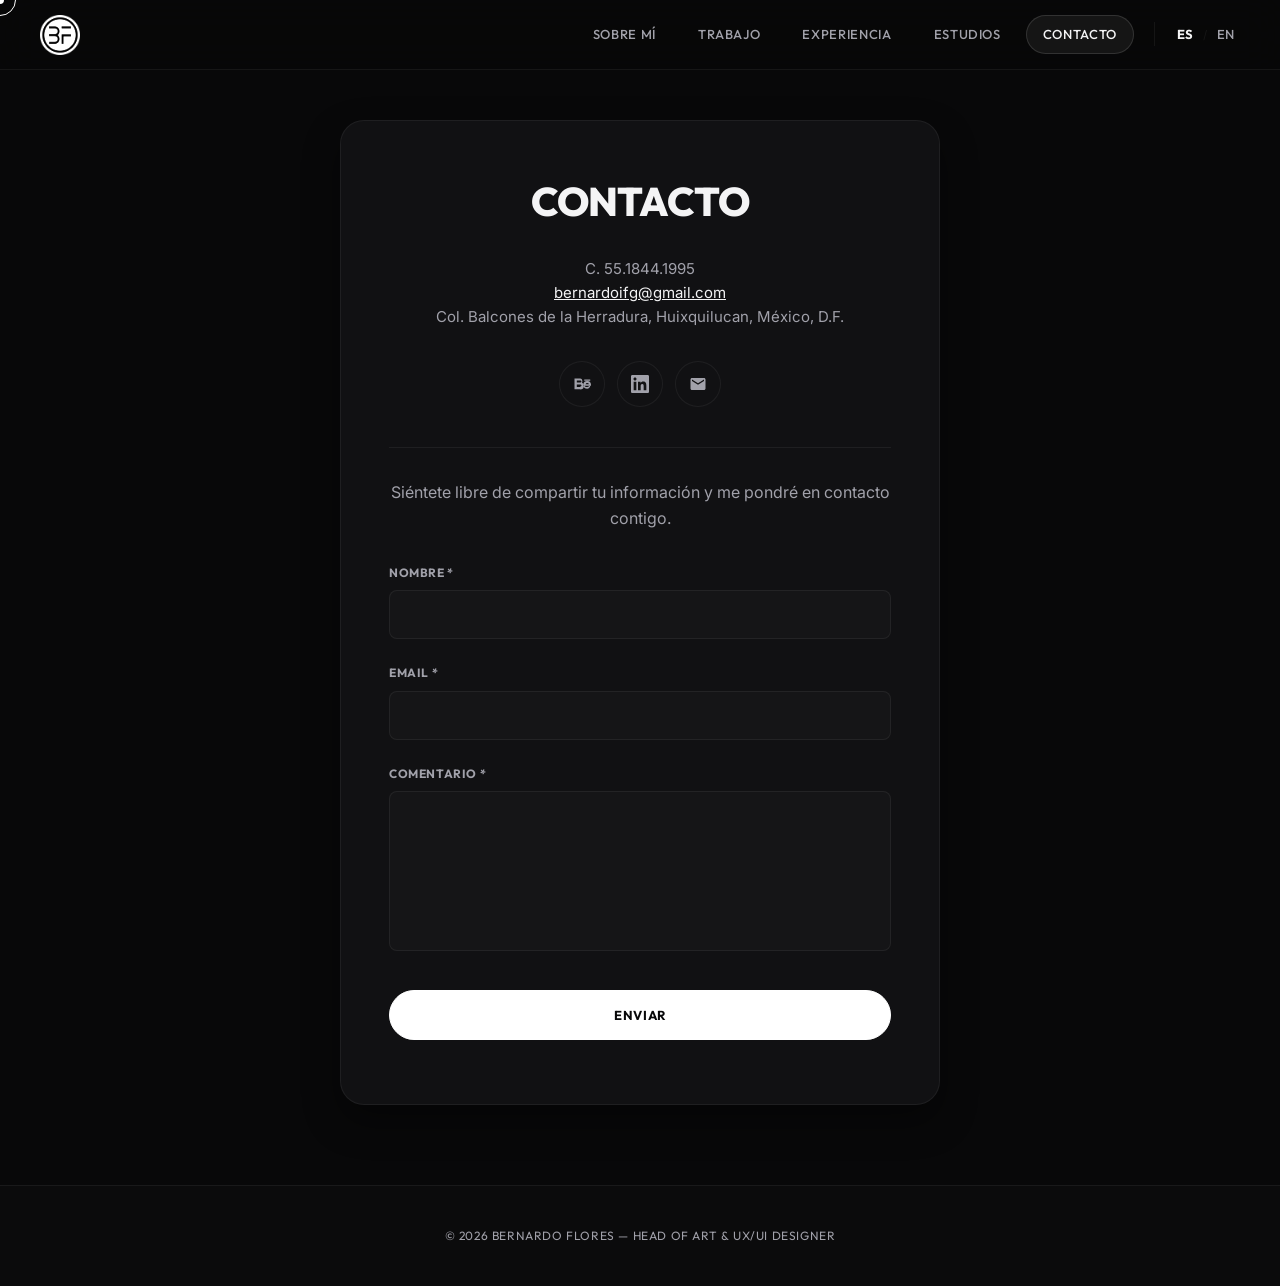
==== commit 6bbf5597: "chore: update copyright year to 2026 in all footers" ====
--- a/contacto.html
+++ b/contacto.html
@@ -141,7 +141,7 @@
 
   <!-- ===================== FOOTER ===================== -->
   <footer class="site-footer">
-    <p data-i18n="footer">&copy; 2025 Bernardo Flores &mdash; Head of Art &amp; UX/UI Designer</p>
+    <p data-i18n="footer">&copy; 2026 Bernardo Flores &mdash; Head of Art &amp; UX/UI Designer</p>
   </footer>
 
   <script src="./assets/js/i18n.js"></script>
